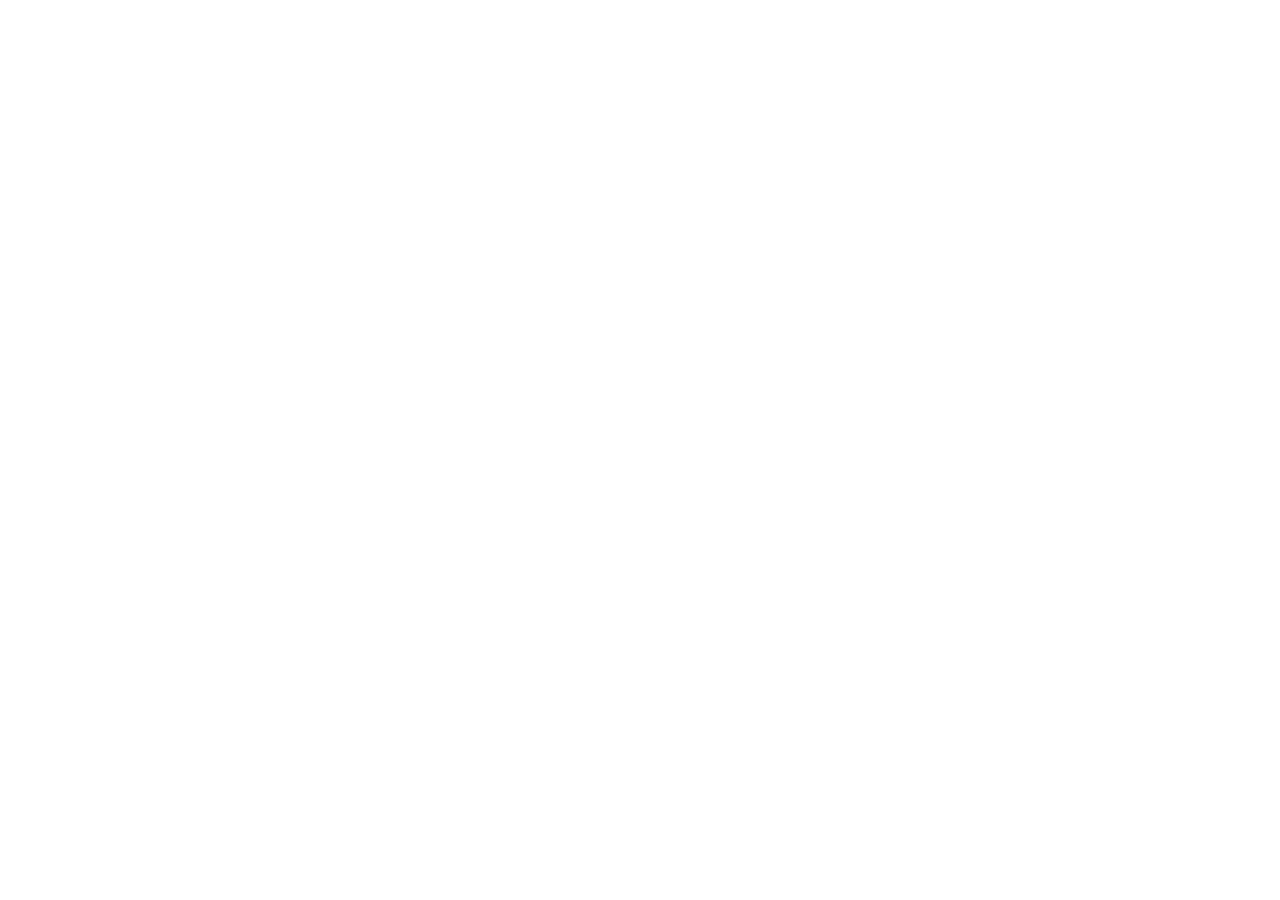
==== index.HTML @ d306942f "Init : création du dépôt, arborescence des fichiers et structure HTML de base" ====
<!DOCTYPE html> 
<html lang="fr"> 
<head> 
    <meta charset="UTF-8"> 
    <meta name="viewport" content="width=device-width, initial-scale=1.0"> 
    <title>AfriTalent — Accueil</title> 
    
    <!-- Bootstrap 5 via CDN : feuille de style --> 
     <link 
href="https://cdn.jsdelivr.net/npm/bootstrap@5.3.0/dist/css/bootstrap.min.css" 
rel="stylesheet"> 

   <!-- Votre feuille de style personnelle --> 

    <link rel="stylesheet" href="css/style.css"> 
</head>
 <body> 
    <!-- Le contenu de la page sera ajoute ici --> 
     
    
    <!-- Bootstrap 5 via CDN : script JavaScript --> 
     
    <script src="https://cdn.jsdelivr.net/npm/bootstrap@5.3.0/dist/js/bootstrap.bundle.min.js" >

    </script> 

     <!-- Votre script JavaScript --> 
     <script src="js/main.js">
        </script> 
</body> 
</html>
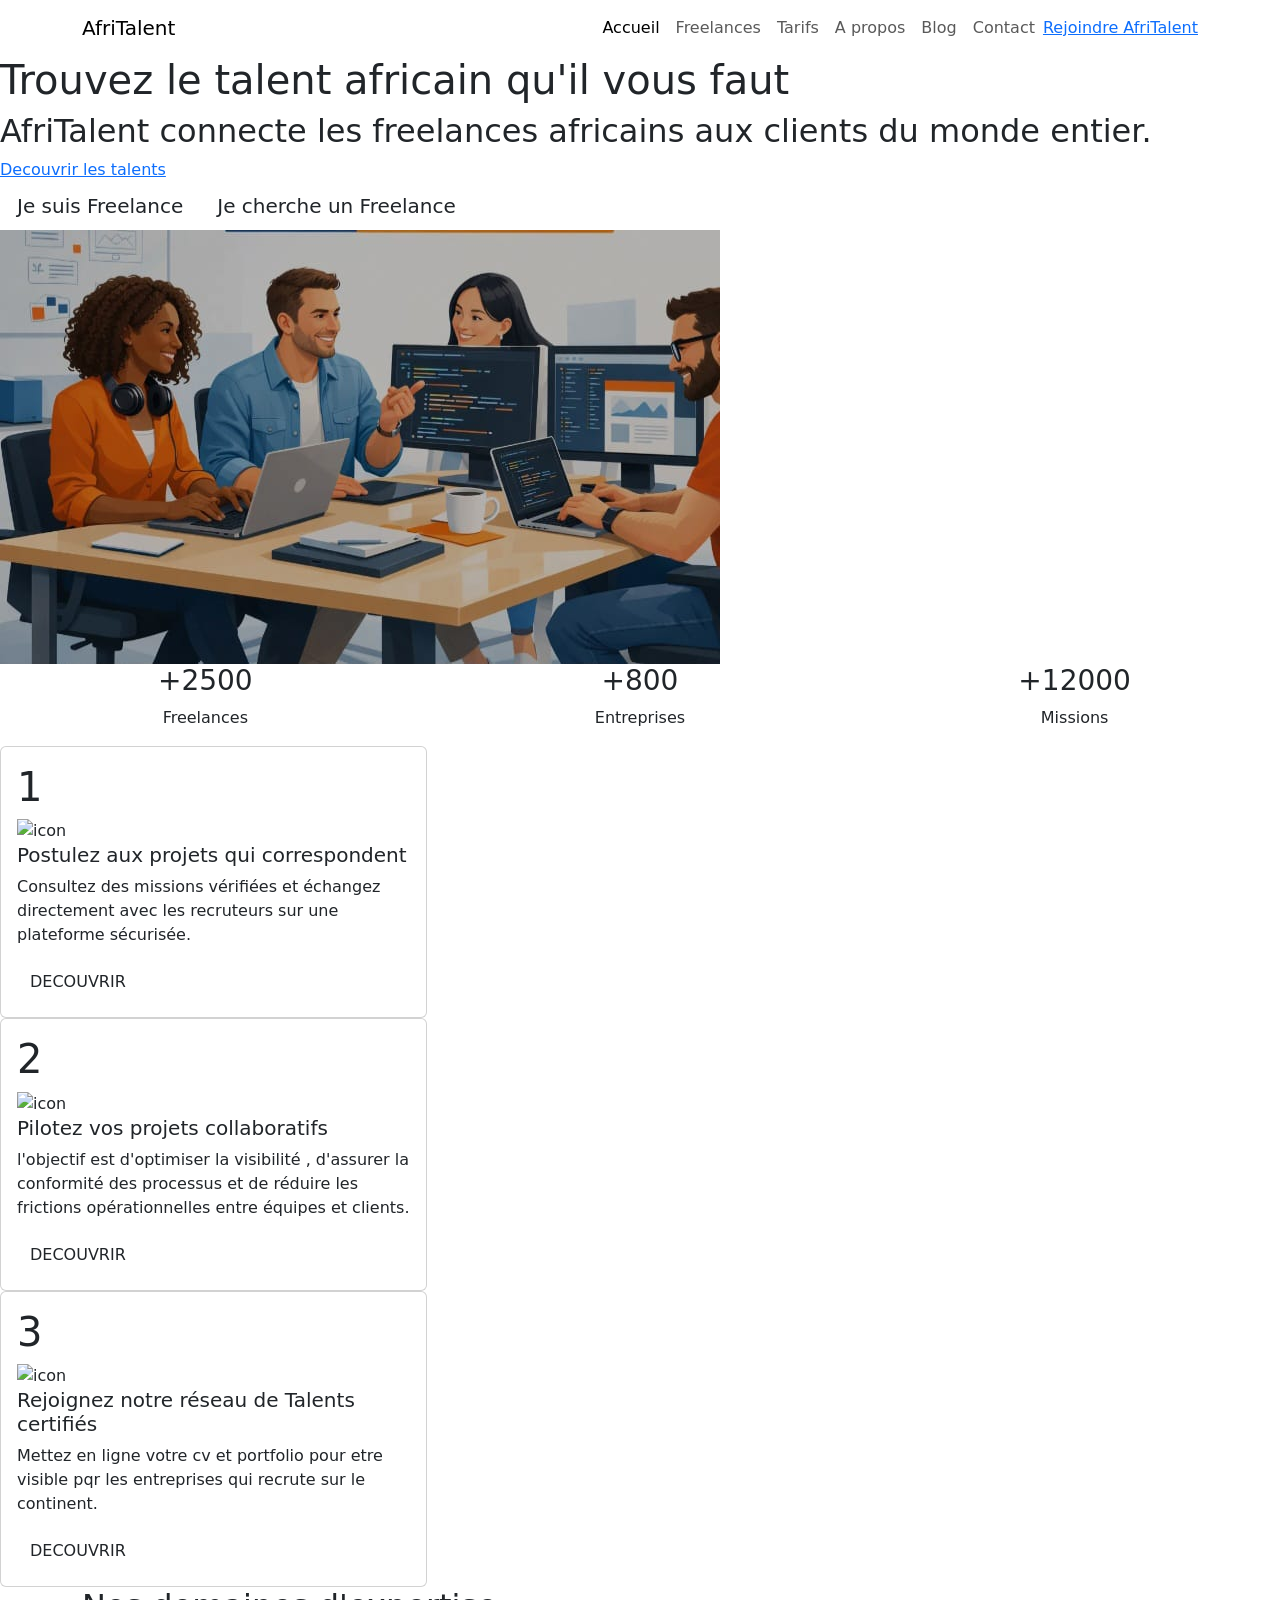
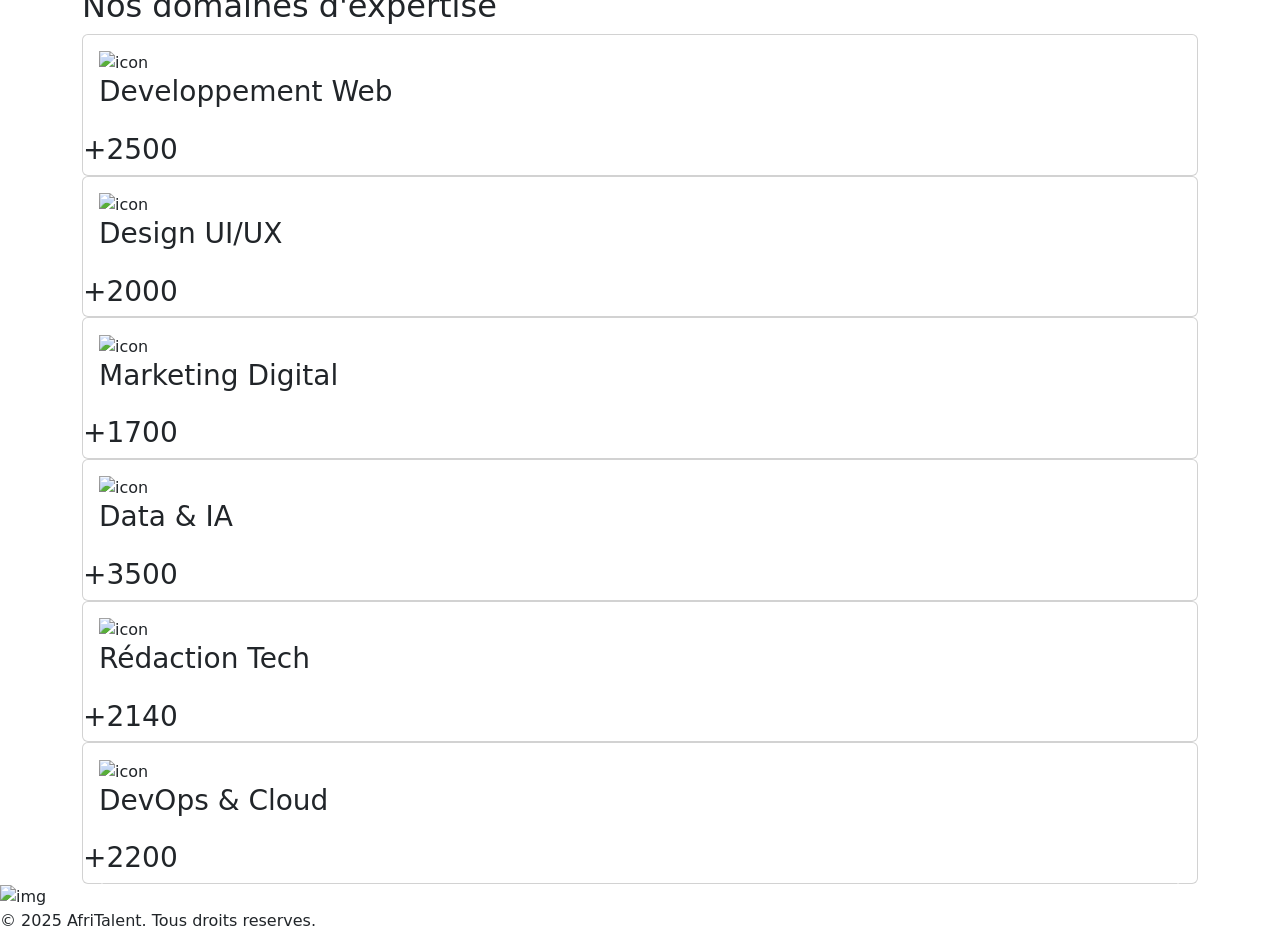
==== commit 42be2f63: "html:structure complete des 5 pages avec sections et contenu texte" ====
--- a/index.HTML
+++ b/index.HTML
@@ -12,10 +12,257 @@
 
    <!-- Votre feuille de style personnelle --> 
 
-    <link rel="stylesheet" href="css/style.css"> 
+    <link rel="stylesheet" href="css/style.css">
 </head>
- <body> 
-    <!-- Le contenu de la page sera ajoute ici --> 
+ <body>
+          <!-- Navigation Bootstrap commune a toutes les pages --> 
+    <nav class="navbar navbar-expand-lg"> 
+     <div class="container"> 
+        <a class="navbar-brand" href="index.html">AfriTalent</a> 
+           <button class="navbar-toggler" type="button" 
+              data-bs-toggle="collapse" 
+              data-bs-target="#navMenu" 
+              aria-controls="navMenu" 
+              aria-expanded="false" 
+              aria-label="Toggle navigation"> 
+
+            </button> 
+        <div class="collapse navbar-collapse" id="navMenu"> 
+            <ul class="navbar-nav ms-auto"> 
+            <li class="nav-item"><a class="nav-link active" 
+href="index.html">Accueil</a></li> 
+            <li class="nav-item"><a class="nav-link" 
+href="freelances.html">Freelances</a></li> 
+            <li class="nav-item"><a class="nav-link" 
+href="tarifs.html">Tarifs</a></li> 
+            <li class="nav-item"><a class="nav-link" href="about.html">A 
+propos</a></li>
+           <li class="nav-item"><a class="nav-link" 
+href="Blog.html">Blog</a></li>  
+            <li class="nav-item"><a class="nav-link" 
+href="contact.html">Contact</a></li> 
+            </ul> 
+        </div>
+        <div>
+      <a href="freelances.html">Rejoindre AfriTalent</a>
+   </div>  
+      </div> 
+    </nav> 
+
+    <!-- Contenu principal --> 
+<main> 
+
+
+<!-- Section Hero : accroche principale --> 
+<!-- Statistiques / Compteurs -->
+<section id="hero"> 
+<div> 
+   <h1>Trouvez le talent africain qu'il vous faut</h1> 
+       <h2>AfriTalent connecte les freelances africains aux clients du 
+monde entier.</h2>
+       <a href="freelances.html">Decouvrir les 
+talents</a> 
+ <div class="d-flex">
+          <a href="#" class="btn btn-lg">Je suis Freelance</a>
+          <a href="#" class="btn btn-lg">Je cherche un Freelance</a>
+  </div>
+  <img src="js/images/devellopeur.jpeg" alt="photo">
+</div> 
+</section> 
+        <div class="row g-4  text-center">
+          <div class="col-4">
+            <h3 class="counter" data-target="2500">+2500</h3>
+            <p>Freelances</p>
+          </div>
+          <div class="col-4">
+            <h3 class="counter" data-target="800">+800</h3>
+            <p>Entreprises</p>
+          </div>
+          <div class="col-4">
+            <h3 class="counter" data-target="12000">+12000</h3>
+            <p>Missions</p>
+          </div>
+        </div>
+      </div>
+</section>
+
+<!-- Section comment ça marche-->
+ <!-- Carte 1 -->  
+<div class="col-md-4">
+  <div class="card">
+    <div class="card-body">
+      <h1>1</h1>
+      <img src="https://img.icons8.com/?size=100&id=108783&format=png&color=000000" alt="icon">
+      <h5 class="card-title">Postulez aux projets qui correspondent</h5>
+       <p class="card-text">
+        Consultez des missions vérifiées et échangez directement avec les recruteurs sur
+        une plateforme sécurisée.
+       </p>
+       <a href="#" class="btn">DECOUVRIR</a>
+    </div>
+  </div>
+</div>
+<!-- Carte 2 --> 
+<div class="col-md-4">
+  <div class="card">
+    <div class="card-body">
+      <h1>2</h1>
+      <img src="https://img.icons8.com/?size=100&id=M7COJD1KT27d&format=png&color=000000" alt="icon">
+      <h5 class="card-title">Pilotez vos projets collaboratifs</h5>
+       <p class="card-text">
+        l'objectif est d'optimiser la visibilité , d'assurer la conformité des processus et de réduire les frictions
+        opérationnelles entre équipes et clients.
+       </p>
+       <a href="#" class="btn">DECOUVRIR</a>
+    </div>
+  </div>
+</div>
+<!-- Carte 3 --> 
+<div class="col-md-4">
+  <div class="card">
+    <div class="card-body">
+      <h1>3</h1>
+      <img src="https://img.icons8.com/?size=100&id=A4xo2aHWaFPI&format=png&color=000000" alt="icon">
+      <h5 class="card-title">Rejoignez notre réseau de Talents certifiés</h5>
+       <p class="card-text">
+        Mettez en ligne votre cv et portfolio pour etre visible pqr les entreprises qui recrute sur le continent.
+       </p>
+       <a href="#" class="btn">DECOUVRIR</a>
+    </div>
+  </div>
+</div>
+
+<!-- Section Services --> 
+<section id="services"> 
+  
+<div class="container"> 
+    <h2>Nos domaines d'expertise</h2> 
+    <div >
+        <div class="card">
+           <div class="card-body">
+            <img src="https://img.icons8.com/?size=100&id=UF--CfaVggaW&format=png&color=000000" alt="icon">
+             <h3 class="card-title">Developpement Web</h3>
+           </div>
+              <div>
+                 <h3 class="counter" data-target="2500">+2500</h3>
+              </div>
+        </div>
+    <div >
+    <div class="card">
+        <div class="card-body">
+          <img src="https://img.icons8.com/?size=100&id=ZKTuZmOxO1n5&format=png&color=000000" alt="icon">
+           <h3 class="card-title">Design UI/UX</h3>
+        </div>
+            <div>
+              <h3 class="counter" data-target="2500">+2000</h3>
+            </div>
+    </div>
+    <div >
+        <div class="card">
+           <div class="card-body">
+            <img src="https://img.icons8.com/?size=100&id=GMEJcOd1mxsb&format=png&color=000000" alt="icon">
+             <h3 class="card-title">Marketing Digital</h3>
+           </div>
+              <div>
+                 <h3 class="counter" data-target="2500">+1700</h3>
+              </div>
+        </div>
+    <div >
+    <div class="card">
+        <div class="card-body">
+          <img src="https://img.icons8.com/?size=100&id=ETVUfl0Ylh1p&format=png&color=000000" alt="icon">
+           <h3 class="card-title">Data & IA</h3>
+        </div>
+            <div>
+              <h3 class="counter" data-target="2500">+3500</h3>
+            </div>
+    </div>
+    <div >
+        <div class="card">
+           <div class="card-body">
+            <img src="https://img.icons8.com/?size=100&id=r9qA6fLGZtdf&format=png&color=000000" alt="icon">
+             <h3 class="card-title">Rédaction Tech </h3>
+           </div>
+              <div>
+                 <h3 class="counter" data-target="2500">+2140</h3>
+              </div>
+        </div>
+    <div >
+    <div class="card">
+        <div class="card-body">
+          <img src="https://img.icons8.com/?size=100&id=A4Ex3d4V9VuC&format=png&color=000000" alt="icon">
+           <h3 class="card-title">DevOps & Cloud</h3>
+        </div>
+            <div>
+              <h3 class="counter" data-target="2500">+2200</h3>
+            </div>
+    </div>
+</div>
+</section>
+
+
+
+
+</section> 
+<!-- Section Temoignages --> 
+ <div id="carouselExampleCaptions" class="carousel slide">
+  <div class="carousel-indicators">
+    <button type="button" data-bs-target="#carouselExampleCaptions" data-bs-slide-to="0" class="active" aria-current="true" aria-label="Slide 1"></button>
+    <button type="button" data-bs-target="#carouselExampleCaptions" data-bs-slide-to="1" aria-label="Slide 2"></button>
+    <button type="button" data-bs-target="#carouselExampleCaptions" data-bs-slide-to="2" aria-label="Slide 3"></button>
+  </div>
+  <div class="carousel-inner">
+    <div class="carousel-item active">
+      <img src="https://jolixi.com/files/preview/960x967/11614679528gpxcw5pyrhptlqarkiqc1qfloulgbq0bx5gnunir8nbdcm93yqz93zonabzn1t6rxunjpfiyyc46r8v6xo45vqxfjc4uv1mkmltd.jpg"  alt="img">
+      <div class="carousel-caption d-none d-md-block">
+        <h5>moussa Ndiaye</h5>
+        <p><p>"Afritalent m’a permis de passer de petits clients locaux à des missions internationales. 
+          Le système de notation par projets rassure les clients. Mon CA a doublé en 6 mois depuis que je suis sur la plateforme."</p></p>
+      </div>
+    </div>
+    <div class="carousel-item">
+      <img src="js/images/khadijambaye.jpeg" class="d-block w-100" height="700" width="100" alt="photo">
+      <div class="carousel-caption d-none d-md-block">
+        <h5>khadija mbaye</h5>
+        <p>AfriTalent m'a permis de trouver un developpeur competent 
+en moins de 48h.</p>
+      </div>
+    </div>
+    <div class="carousel-item">
+      <img src="https://blog.prestataires.pro/wp-content/uploads/2022/12/Developpeur-logiciel-01.jpg.webp"  alt="img">
+      <div class="carousel-caption d-none d-md-block">
+        <h5>mamadou gueuye</h5>
+        <p>"Je sortais de formation sans expérience ni réseau. 
+          Afritalent m’a donné une visibilité que j’aurais jamais eue sur LinkedIn.
+           Un mentor de la communauté m’a coaché pour mon profil.
+           Aujourd’hui je suis en alternance."</p>
+      </div>
+    </div>
+  </div>
+  <button class="carousel-control-prev" type="button" data-bs-target="#carouselExampleCaptions" data-bs-slide="prev">
+    <span class="carousel-control-prev-icon" aria-hidden="true"></span>
+    <span class="visually-hidden">Previous</span>
+  </button>
+  <button class="carousel-control-next" type="button" data-bs-target="#carouselExampleCaptions" data-bs-slide="next">
+    <span class="carousel-control-next-icon" aria-hidden="true"></span>
+    <span class="visually-hidden">Next</span>
+  </button>
+</div>
+</main> 
+
+<!-- Pied de page --> 
+<footer> 
+<div> 
+<p>&copy; 2025 AfriTalent. Tous droits reserves.</p> 
+</div> 
+</footer>
+  <script 
+src="https://cdn.jsdelivr.net/npm/bootstrap@5.3.0/dist/js/bootstrap.bundle.min.js"
+></script> 
+   <script src="js/main.js"></script>
+
+
+    
      
     
     <!-- Bootstrap 5 via CDN : script JavaScript --> 
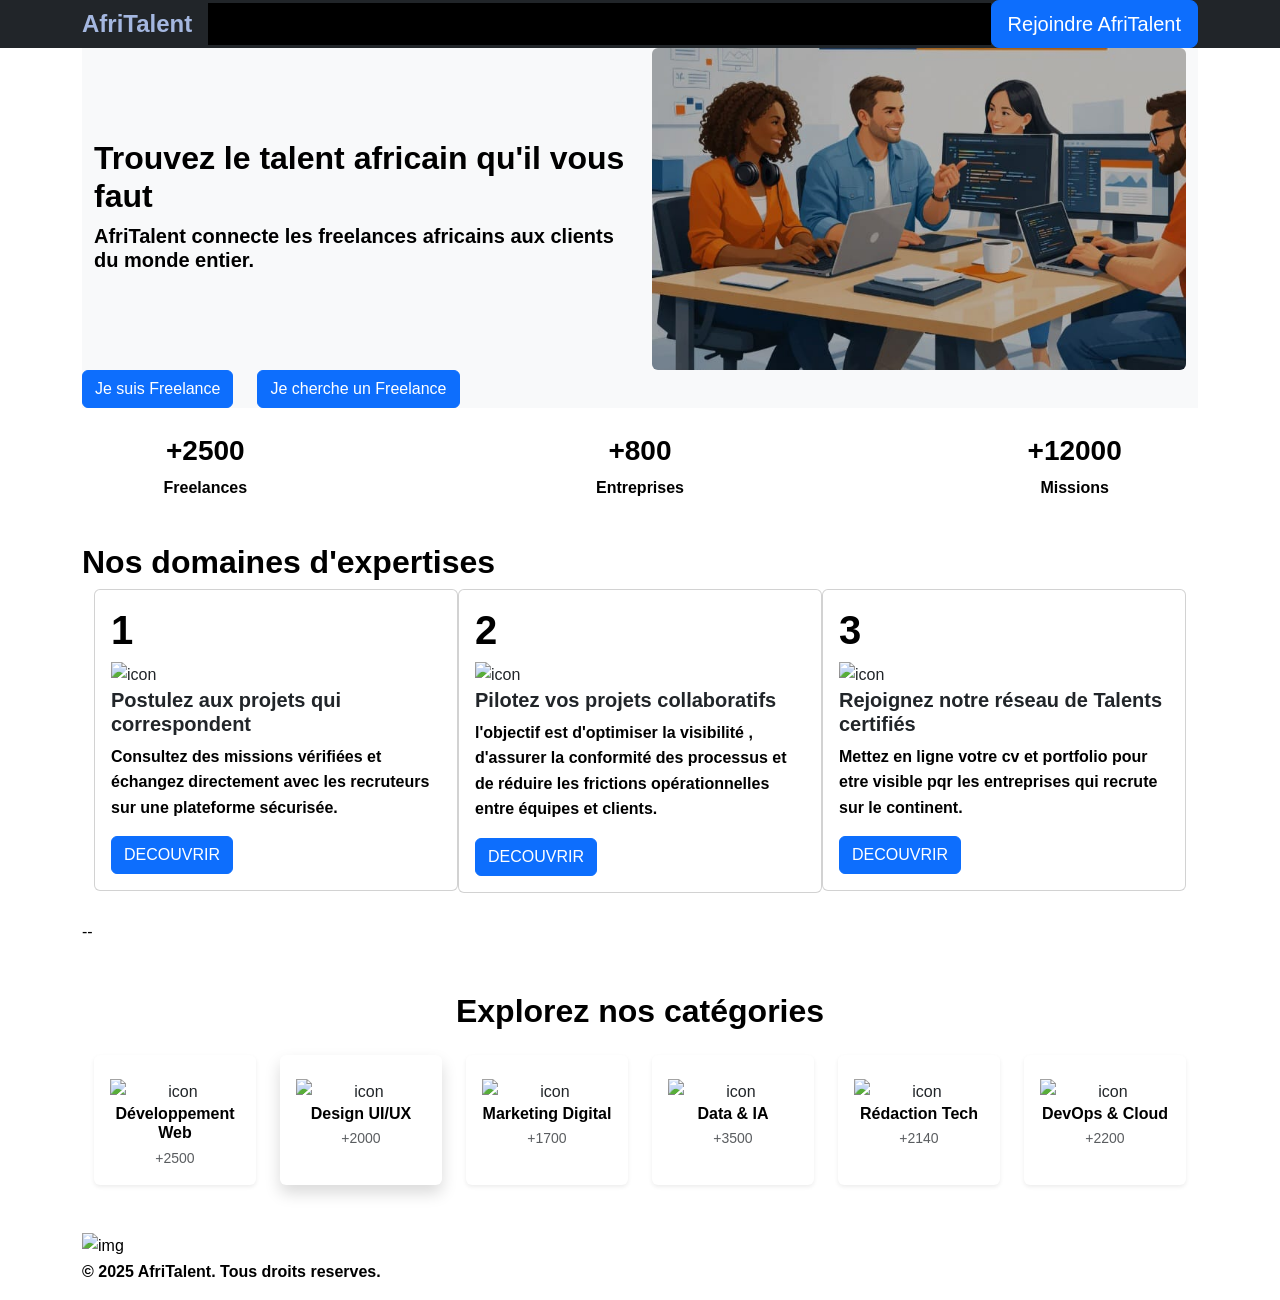
==== commit 4e856cb3: "CSS :variables , typographie ,layout général et style de base" ====
--- a/index.HTML
+++ b/index.HTML
@@ -1,278 +1,316 @@
-<!DOCTYPE html> 
-<html lang="fr"> 
-<head> 
-    <meta charset="UTF-8"> 
-    <meta name="viewport" content="width=device-width, initial-scale=1.0"> 
-    <title>AfriTalent — Accueil</title> 
-    
-    <!-- Bootstrap 5 via CDN : feuille de style --> 
-     <link 
-href="https://cdn.jsdelivr.net/npm/bootstrap@5.3.0/dist/css/bootstrap.min.css" 
-rel="stylesheet"> 
-
-   <!-- Votre feuille de style personnelle --> 
-
-    <link rel="stylesheet" href="css/style.css">
+<!DOCTYPE html>
+<html lang="fr">
+
+<head>
+  <meta charset="UTF-8">
+  <meta name="viewport" content="width=device-width, initial-scale=1.0">
+  <title>AfriTalent — Accueil</title>
+
+  <!-- Bootstrap 5 via CDN : feuille de style -->
+  <link href="https://cdn.jsdelivr.net/npm/bootstrap@5.3.0/dist/css/bootstrap.min.css" rel="stylesheet">
+  <link rel="stylesheet" href="https://fonts.google.com/">
+ 
+
+  <link rel="stylesheet" href="css/style.css">
 </head>
- <body>
-          <!-- Navigation Bootstrap commune a toutes les pages --> 
-    <nav class="navbar navbar-expand-lg"> 
-     <div class="container"> 
-        <a class="navbar-brand" href="index.html">AfriTalent</a> 
-           <button class="navbar-toggler" type="button" 
-              data-bs-toggle="collapse" 
-              data-bs-target="#navMenu" 
-              aria-controls="navMenu" 
-              aria-expanded="false" 
-              aria-label="Toggle navigation"> 
-
-            </button> 
-        <div class="collapse navbar-collapse" id="navMenu"> 
-            <ul class="navbar-nav ms-auto"> 
-            <li class="nav-item"><a class="nav-link active" 
-href="index.html">Accueil</a></li> 
-            <li class="nav-item"><a class="nav-link" 
-href="freelances.html">Freelances</a></li> 
-            <li class="nav-item"><a class="nav-link" 
-href="tarifs.html">Tarifs</a></li> 
-            <li class="nav-item"><a class="nav-link" href="about.html">A 
-propos</a></li>
-           <li class="nav-item"><a class="nav-link" 
-href="Blog.html">Blog</a></li>  
-            <li class="nav-item"><a class="nav-link" 
-href="contact.html">Contact</a></li> 
-            </ul> 
-        </div>
-        <div>
-      <a href="freelances.html">Rejoindre AfriTalent</a>
-   </div>  
-      </div> 
-    </nav> 
-
-    <!-- Contenu principal --> 
-<main> 
-
-
-<!-- Section Hero : accroche principale --> 
-<!-- Statistiques / Compteurs -->
-<section id="hero"> 
-<div> 
-   <h1>Trouvez le talent africain qu'il vous faut</h1> 
-       <h2>AfriTalent connecte les freelances africains aux clients du 
-monde entier.</h2>
-       <a href="freelances.html">Decouvrir les 
-talents</a> 
- <div class="d-flex">
-          <a href="#" class="btn btn-lg">Je suis Freelance</a>
-          <a href="#" class="btn btn-lg">Je cherche un Freelance</a>
-  </div>
-  <img src="js/images/devellopeur.jpeg" alt="photo">
-</div> 
-</section> 
-        <div class="row g-4  text-center">
-          <div class="col-4">
-            <h3 class="counter" data-target="2500">+2500</h3>
-            <p>Freelances</p>
-          </div>
-          <div class="col-4">
-            <h3 class="counter" data-target="800">+800</h3>
-            <p>Entreprises</p>
-          </div>
-          <div class="col-4">
-            <h3 class="counter" data-target="12000">+12000</h3>
-            <p>Missions</p>
-          </div>
-        </div>
-      </div>
-</section>
-
-<!-- Section comment ça marche-->
- <!-- Carte 1 -->  
-<div class="col-md-4">
-  <div class="card">
-    <div class="card-body">
-      <h1>1</h1>
-      <img src="https://img.icons8.com/?size=100&id=108783&format=png&color=000000" alt="icon">
-      <h5 class="card-title">Postulez aux projets qui correspondent</h5>
-       <p class="card-text">
-        Consultez des missions vérifiées et échangez directement avec les recruteurs sur
-        une plateforme sécurisée.
-       </p>
-       <a href="#" class="btn">DECOUVRIR</a>
+
+<body>
+  <!-- Navigation Bootstrap commune a toutes les pages -->
+  <nav class="navbar navbar-expand-lg navbar-dark bg-dark">
+    <div class="container">
+      <a class="navbar-brand" href="index.html">AfriTalent</a>
+      <button class="navbar-toggler" type="button" data-bs-toggle="collapse" data-bs-target="#navMenu"
+        aria-controls="navMenu" aria-expanded="false" aria-label="Toggle navigation">
+
+      </button>
+      <div class="collapse navbar-collapse navbar" id="navMenu ">
+        <ul class="navbar-nav ms-auto">
+          <li class="nav-item"><a class="nav-link active" href="index.html">Accueil</a></li>
+          <li class="nav-item"><a class="nav-link" href="freelances.html">Freelances</a></li>
+          <li class="nav-item"><a class="nav-link" href="tarifs.html">Tarifs</a></li>
+          <li class="nav-item"><a class="nav-link" href="about.html">A
+              propos</a></li>
+          <li class="nav-item"><a class="nav-link" href="Blog.html">Blog</a></li>
+          <li class="nav-item"><a class="nav-link" href="contact.html">Contact</a></li>
+        </ul>
+      </div>
+      <div>
+        <a href="freelances.html" class="btn btn-lg btn-primary">Rejoindre AfriTalent</a>
+      </div>
     </div>
-  </div>
-</div>
-<!-- Carte 2 --> 
-<div class="col-md-4">
-  <div class="card">
-    <div class="card-body">
-      <h1>2</h1>
-      <img src="https://img.icons8.com/?size=100&id=M7COJD1KT27d&format=png&color=000000" alt="icon">
-      <h5 class="card-title">Pilotez vos projets collaboratifs</h5>
-       <p class="card-text">
-        l'objectif est d'optimiser la visibilité , d'assurer la conformité des processus et de réduire les frictions
-        opérationnelles entre équipes et clients.
-       </p>
-       <a href="#" class="btn">DECOUVRIR</a>
+  </nav>
+
+  <!-- Contenu principal -->
+  <div class="container">
+
+    <!-- Section Hero : accroche principale -->
+    <!-- Statistiques / Compteurs -->
+    <section id="hero ">
+      <section class="bg-light">
+        <div class="container">
+          <div class="row align-items-center">
+            <div class="col-md-6">
+              <h2 id="h2">Trouvez le talent africain qu'il vous faut</h2>
+              <h5 id="h5">AfriTalent connecte les freelances africains aux clients du
+                monde entier.</h5>
+              <!--a href="freelances.html " class=" btn btn-lg btn-primary">Decouvrir les 
+talents</a-->
+            </div>
+            <div class="col-md-6">
+              <img src="js/images/devellopeur.jpeg" class="img-fluid rounded" alt="Notre équipe">
+            </div>
+          </div>
+        </div>
+         <div class="d-flex gap-3">
+        <a href="#" class="btn btn-primary me-2">Je suis Freelance</a>
+
+        <a href="#" class="btn btn-primary">Je cherche un Freelance</a>
+
+
+      </div>
+      </section>
+      </div>
+
+     
+      <br>
+
+      </div>
+    </section>
+    <div class="row g-4  text-center">
+      <div class="col-4">
+        <h3 class="counter" data-target="2500">+2500</h3>
+        <p>Freelances</p>
+      </div>
+      <div class="col-4">
+        <h3 class="counter" data-target="800">+800</h3>
+        <p>Entreprises</p>
+      </div>
+      <div class="col-4">
+        <h3 class="counter" data-target="12000">+12000</h3>
+        <p>Missions</p>
+      </div>
     </div>
-  </div>
-</div>
-<!-- Carte 3 --> 
-<div class="col-md-4">
-  <div class="card">
-    <div class="card-body">
-      <h1>3</h1>
-      <img src="https://img.icons8.com/?size=100&id=A4xo2aHWaFPI&format=png&color=000000" alt="icon">
-      <h5 class="card-title">Rejoignez notre réseau de Talents certifiés</h5>
-       <p class="card-text">
-        Mettez en ligne votre cv et portfolio pour etre visible pqr les entreprises qui recrute sur le continent.
-       </p>
-       <a href="#" class="btn">DECOUVRIR</a>
     </div>
-  </div>
-</div>
-
-<!-- Section Services --> 
-<section id="services"> 
-  
-<div class="container"> 
-    <h2>Nos domaines d'expertise</h2> 
-    <div >
-        <div class="card">
-           <div class="card-body">
-            <img src="https://img.icons8.com/?size=100&id=UF--CfaVggaW&format=png&color=000000" alt="icon">
-             <h3 class="card-title">Developpement Web</h3>
-           </div>
-              <div>
-                 <h3 class="counter" data-target="2500">+2500</h3>
-              </div>
-        </div>
-    <div >
-    <div class="card">
-        <div class="card-body">
-          <img src="https://img.icons8.com/?size=100&id=ZKTuZmOxO1n5&format=png&color=000000" alt="icon">
-           <h3 class="card-title">Design UI/UX</h3>
-        </div>
-            <div>
-              <h3 class="counter" data-target="2500">+2000</h3>
-            </div>
+    </section>
+    <br>
+    <!-- Section comment ça marche-->
+    <div class="container">
+      <h2>Nos domaines d'expertises</h2>
+      <!-- Carte 1 -->
+      <div class="container d-flex  center">
+        <div class="col-md-4 ">
+          <div class="card">
+            <div class="card-body">
+              <h1>1</h1>
+              <img src="https://img.icons8.com/?size=100&id=108783&format=png&color=000000" alt="icon">
+              <h5 class="card-title">Postulez aux projets qui correspondent</h5>
+              <p class="card-text">
+                Consultez des missions vérifiées et échangez directement avec les recruteurs sur
+                une plateforme sécurisée.
+              </p>
+              <a href="#" class="btn btn-primary">DECOUVRIR</a>
+            </div>
+          </div>
+        </div>
+        <!-- Carte 2 -->
+        <div class="col-md-4">
+          <div class="card">
+            <div class="card-body">
+              <h1>2</h1>
+              <img src="https://img.icons8.com/?size=100&id=M7COJD1KT27d&format=png&color=000000" alt="icon">
+              <h5 class="card-title">Pilotez vos projets collaboratifs</h5>
+              <p class="card-text">
+                l'objectif est d'optimiser la visibilité , d'assurer la conformité des processus et de réduire les
+                frictions
+                opérationnelles entre équipes et clients.
+              </p>
+              <a href="#" class="btn btn-primary">DECOUVRIR</a>
+            </div>
+          </div>
+        </div>
+        <!-- Carte 3 -->
+        <div class="col-md-4">
+          <div class="card">
+            <div class="card-body">
+              <h1>3</h1>
+              <img src="https://img.icons8.com/?size=100&id=A4xo2aHWaFPI&format=png&color=000000" alt="icon">
+              <h5 class="card-title">Rejoignez notre réseau de Talents certifiés</h5>
+              <p class="card-text">
+                Mettez en ligne votre cv et portfolio pour etre visible pqr les entreprises qui recrute sur le
+                continent.
+              </p>
+              <a href="#" class="btn btn btn-primary">DECOUVRIR</a>
+            </div>
+          </div>
+        </div>
+      </div>
+      <br>
+      <!-- Section Services -->
+      <section id="services">
+
+        --
+
+        <section class="container py-5">
+          <h2 class="text-center mb-4">Explorez nos catégories</h2>
+
+          <div class="row g-4 justify-content-center">
+
+            <!-- Catégorie 1 -->
+            <div class="col-6 col-md-4 col-lg-2">
+              <div class="card border-0 shadow-sm text-center p-3 h-100">
+                <div class="mb-2">
+                  <i class="bi bi-code-slash fs-1 text-primary"></i>
+                </div>
+                <img src="https://img.icons8.com/?size=100&id=UF--CfaVggaW&format=png&color=000000" alt="icon">
+                <h6 class="fw-bold mb-1">Développement Web</h6>
+                <small class="text-muted">+2500</small>
+              </div>
+            </div>
+
+            <!-- Catégorie 2 - Active -->
+            <div class="col-6 col-md-4 col-lg-2">
+              <div class="card border-0 shadow text-center p-3 h-100" style="border-top: 3px solid #2563eb;">
+                <div class="mb-2">
+                  <i class="bi bi-palette fs-1" style="color:#f59e0b;"></i>
+                </div>
+                <img src="https://img.icons8.com/?size=100&id=ZKTuZmOxO1n5&format=png&color=000000" alt="icon">
+                <h6 class="fw-bold mb-1">Design UI/UX</h6>
+                <small class="text-muted">+2000</small>
+              </div>
+            </div>
+
+            <!-- Catégorie 3 -->
+            <div class="col-6 col-md-4 col-lg-2">
+              <div class="card border-0 shadow-sm text-center p-3 h-100">
+                <div class="mb-2">
+                  <i class="bi bi-megaphone fs-1 text-success"></i>
+                </div>
+                <img src="https://img.icons8.com/?size=100&id=GMEJcOd1mxsb&format=png&color=000000" alt="icon">
+                <h6 class="fw-bold mb-1">Marketing Digital</h6>
+                <small class="text-muted">+1700</small>
+              </div>
+            </div>
+
+            <!-- Catégorie 4 -->
+            <div class="col-6 col-md-4 col-lg-2">
+              <div class="card border-0 shadow-sm text-center p-3 h-100">
+                <div class="mb-2">
+                  <i class="bi bi-bar-chart fs-1 text-danger"></i>
+                </div>
+                <img src="https://img.icons8.com/?size=100&id=ETVUfl0Ylh1p&format=png&color=000000" alt="icon">
+                <h6 class="fw-bold mb-1">Data & IA</h6>
+                <small class="text-muted">+3500</small>
+              </div>
+            </div>
+
+            <!-- Catégorie 5 -->
+            <div class="col-6 col-md-4 col-lg-2">
+              <div class="card border-0 shadow-sm text-center p-3 h-100">
+                <div class="mb-2">
+                  <i class="bi bi-pencil-square fs-1 text-secondary"></i>
+                </div>
+                <img src="https://img.icons8.com/?size=100&id=r9qA6fLGZtdf&format=png&color=000000" alt="icon">
+                <h6 class="fw-bold mb-1">Rédaction Tech</h6>
+                <small class="text-muted">+2140</small>
+              </div>
+            </div>
+
+            <!-- Catégorie 6  -->
+            <div class="col-6 col-md-4 col-lg-2">
+              <div class="card border-0 shadow-sm text-center p-3 h-100">
+                <div class="mb-2">
+                  <i class="bi bi-camera-video fs-1" style="color:#8b5cf6;"></i>
+                </div>
+                <img src="https://img.icons8.com/?size=100&id=A4Ex3d4V9VuC&format=png&color=000000" alt="icon">
+                <h6 class="fw-bold mb-1">DevOps & Cloud</h6>
+                <small class="text-muted">+2200</small>
+              </div>
+            </div>
+
+          </div>
+        </section>
+
+
+      </section>
+      <!-- Section Temoignages -->
+      <div id="carouselExampleCaptions" class="carousel slide">
+        <div class="carousel-indicators">
+          <button type="button" data-bs-target="#carouselExampleCaptions" data-bs-slide-to="0" class="active"
+            aria-current="true" aria-label="Slide 1"></button>
+          <button type="button" data-bs-target="#carouselExampleCaptions" data-bs-slide-to="1"
+            aria-label="Slide 2"></button>
+          <button type="button" data-bs-target="#carouselExampleCaptions" data-bs-slide-to="2"
+            aria-label="Slide 3"></button>
+        </div>
+        <div class="carousel-inner">
+          <div class="carousel-item active">
+            <img
+              src="https://jolixi.com/files/preview/960x967/11614679528gpxcw5pyrhptlqarkiqc1qfloulgbq0bx5gnunir8nbdcm93yqz93zonabzn1t6rxunjpfiyyc46r8v6xo45vqxfjc4uv1mkmltd.jpg"
+              alt="img">
+            <div class="carousel-caption d-none d-md-block">
+              <h3>moussa Ndiaye</h3>
+              <p>
+              <p>"Afritalent m’a permis de passer de petits clients locaux à des missions internationales.
+                Le système de notation par projets rassure les clients. Mon CA a doublé en 6 mois depuis que je suis sur
+                la plateforme."</p>
+              </p>
+            </div>
+          </div>
+          <div class="carousel-item">
+            <img src="js/images/khadijambaye.jpeg" class="d-block w-100" height="700" width="100" alt="photo">
+            <div class="carousel-caption d-none d-md-block">
+              <h3>khadija mbaye</h3>
+              <p>AfriTalent m'a permis de trouver un developpeur competent
+                en moins de 48h.</p>
+            </div>
+          </div>
+          <div class="carousel-item">
+            <img src="https://blog.prestataires.pro/wp-content/uploads/2022/12/Developpeur-logiciel-01.jpg.webp"
+              alt="img">
+            <div class="carousel-caption d-none d-md-block">
+              <h3>mamadou gueuye</h3>
+              <p>"Je sortais de formation sans expérience ni réseau.
+                Afritalent m’a donné une visibilité que j’aurais jamais eue sur LinkedIn.
+                Un mentor de la communauté m’a coaché pour mon profil.
+                Aujourd’hui je suis en alternance."</p>
+            </div>
+          </div>
+        </div>
+        <button class="carousel-control-prev" type="button" data-bs-target="#carouselExampleCaptions"
+          data-bs-slide="prev">
+          <span class="carousel-control-prev-icon" aria-hidden="true"></span>
+          <span class="visually-hidden">Previous</span>
+        </button>
+        <button class="carousel-control-next" type="button" data-bs-target="#carouselExampleCaptions"
+          data-bs-slide="next">
+          <span class="carousel-control-next-icon" aria-hidden="true"></span>
+          <span class="visually-hidden">Next</span>
+        </button>
+      </div>
+  </main>
+
+  <!-- Pied de page -->
+  <footer>
+    <div>
+      <p>&copy; 2025 AfriTalent. Tous droits reserves.</p>
     </div>
-    <div >
-        <div class="card">
-           <div class="card-body">
-            <img src="https://img.icons8.com/?size=100&id=GMEJcOd1mxsb&format=png&color=000000" alt="icon">
-             <h3 class="card-title">Marketing Digital</h3>
-           </div>
-              <div>
-                 <h3 class="counter" data-target="2500">+1700</h3>
-              </div>
-        </div>
-    <div >
-    <div class="card">
-        <div class="card-body">
-          <img src="https://img.icons8.com/?size=100&id=ETVUfl0Ylh1p&format=png&color=000000" alt="icon">
-           <h3 class="card-title">Data & IA</h3>
-        </div>
-            <div>
-              <h3 class="counter" data-target="2500">+3500</h3>
-            </div>
-    </div>
-    <div >
-        <div class="card">
-           <div class="card-body">
-            <img src="https://img.icons8.com/?size=100&id=r9qA6fLGZtdf&format=png&color=000000" alt="icon">
-             <h3 class="card-title">Rédaction Tech </h3>
-           </div>
-              <div>
-                 <h3 class="counter" data-target="2500">+2140</h3>
-              </div>
-        </div>
-    <div >
-    <div class="card">
-        <div class="card-body">
-          <img src="https://img.icons8.com/?size=100&id=A4Ex3d4V9VuC&format=png&color=000000" alt="icon">
-           <h3 class="card-title">DevOps & Cloud</h3>
-        </div>
-            <div>
-              <h3 class="counter" data-target="2500">+2200</h3>
-            </div>
-    </div>
-</div>
-</section>
-
-
-
-
-</section> 
-<!-- Section Temoignages --> 
- <div id="carouselExampleCaptions" class="carousel slide">
-  <div class="carousel-indicators">
-    <button type="button" data-bs-target="#carouselExampleCaptions" data-bs-slide-to="0" class="active" aria-current="true" aria-label="Slide 1"></button>
-    <button type="button" data-bs-target="#carouselExampleCaptions" data-bs-slide-to="1" aria-label="Slide 2"></button>
-    <button type="button" data-bs-target="#carouselExampleCaptions" data-bs-slide-to="2" aria-label="Slide 3"></button>
-  </div>
-  <div class="carousel-inner">
-    <div class="carousel-item active">
-      <img src="https://jolixi.com/files/preview/960x967/11614679528gpxcw5pyrhptlqarkiqc1qfloulgbq0bx5gnunir8nbdcm93yqz93zonabzn1t6rxunjpfiyyc46r8v6xo45vqxfjc4uv1mkmltd.jpg"  alt="img">
-      <div class="carousel-caption d-none d-md-block">
-        <h5>moussa Ndiaye</h5>
-        <p><p>"Afritalent m’a permis de passer de petits clients locaux à des missions internationales. 
-          Le système de notation par projets rassure les clients. Mon CA a doublé en 6 mois depuis que je suis sur la plateforme."</p></p>
-      </div>
-    </div>
-    <div class="carousel-item">
-      <img src="js/images/khadijambaye.jpeg" class="d-block w-100" height="700" width="100" alt="photo">
-      <div class="carousel-caption d-none d-md-block">
-        <h5>khadija mbaye</h5>
-        <p>AfriTalent m'a permis de trouver un developpeur competent 
-en moins de 48h.</p>
-      </div>
-    </div>
-    <div class="carousel-item">
-      <img src="https://blog.prestataires.pro/wp-content/uploads/2022/12/Developpeur-logiciel-01.jpg.webp"  alt="img">
-      <div class="carousel-caption d-none d-md-block">
-        <h5>mamadou gueuye</h5>
-        <p>"Je sortais de formation sans expérience ni réseau. 
-          Afritalent m’a donné une visibilité que j’aurais jamais eue sur LinkedIn.
-           Un mentor de la communauté m’a coaché pour mon profil.
-           Aujourd’hui je suis en alternance."</p>
-      </div>
-    </div>
-  </div>
-  <button class="carousel-control-prev" type="button" data-bs-target="#carouselExampleCaptions" data-bs-slide="prev">
-    <span class="carousel-control-prev-icon" aria-hidden="true"></span>
-    <span class="visually-hidden">Previous</span>
-  </button>
-  <button class="carousel-control-next" type="button" data-bs-target="#carouselExampleCaptions" data-bs-slide="next">
-    <span class="carousel-control-next-icon" aria-hidden="true"></span>
-    <span class="visually-hidden">Next</span>
-  </button>
-</div>
-</main> 
-
-<!-- Pied de page --> 
-<footer> 
-<div> 
-<p>&copy; 2025 AfriTalent. Tous droits reserves.</p> 
-</div> 
-</footer>
-  <script 
-src="https://cdn.jsdelivr.net/npm/bootstrap@5.3.0/dist/js/bootstrap.bundle.min.js"
-></script> 
-   <script src="js/main.js"></script>
-
-
-    
-     
-    
-    <!-- Bootstrap 5 via CDN : script JavaScript --> 
-     
-    <script src="https://cdn.jsdelivr.net/npm/bootstrap@5.3.0/dist/js/bootstrap.bundle.min.js" >
-
-    </script> 
-
-     <!-- Votre script JavaScript --> 
-     <script src="js/main.js">
-        </script> 
-</body> 
+  </footer>
+  <script src="https://cdn.jsdelivr.net/npm/bootstrap@5.3.0/dist/js/bootstrap.bundle.min.js"></script>
+  <script src="js/main.js"></script>
+
+
+
+
+
+  <!-- Bootstrap 5 via CDN : script JavaScript -->
+
+  <script src="https://cdn.jsdelivr.net/npm/bootstrap@5.3.0/dist/js/bootstrap.bundle.min.js">
+
+  </script>
+
+  <!-- Votre script JavaScript -->
+  <script src="js/main.js">
+  </script>
+</body>
+
 </html>
--- a/css/style.css
+++ b/css/style.css
@@ -0,0 +1,67 @@
+
+/* ========== VARIABLES CSS - COULEURS AFRIQUE TECH ========== */
+:root {
+  --color-primary: #a4b7e0;    /* Bleu AfriTalent */
+  --color-accent: #f59e0b;     /* Orange/Ambre */
+  --color-dark: #000000;       /* Texte principal */
+  
+  --font-heading: 'Poppins', sans-serif;  /* Titres expressifs */
+  --font-body: 'Inter', sans-serif;       /* Texte lisible */
+  
+  
+  --spacing-section: 4rem;
+  
+}
+
+/* ========== RESET + BASE ========== */
+* {
+  margin: 0;
+  padding: 0;
+  box-sizing: border-box;
+}
+
+body {
+  font-family: var(--font-body);
+  color: var(--color-dark);
+  background-color: var(--color-light);
+  line-height: 1.6;
+}
+
+h1, h2, h3, h4, h5, h6 , p{
+  font-family: var(--font-heading);
+  font-weight: 700;
+  color: var(--color-dark);
+}
+
+img {
+  max-width: 100%;
+  display: block;
+  width: auto;
+  height:auto;
+}
+
+/* ========== NAVBAR STYLISÉE ========== */
+.navbar {
+  background-color: rgb(0, 0, 0);
+  box-shadow: var(--shadow);
+  padding: var(--spacing-md) 0;
+  transition: all 0.3s ease; /* Pour le JS du scroll après */
+}
+
+.navbar-brand {
+  font-family: var(--font-heading);
+  font-weight: 800;
+  font-size: 1.5rem;
+  color: var(--color-primary) !important;
+}
+
+.nav-link {
+  font-weight: 500;
+  color: var(--color-dark) !important;
+  margin: 0 var(--spacing-sm);
+  transition: color 0.3s;
+}
+
+.nav-link:hover {
+  color: var(--color-primary) !important;
+}
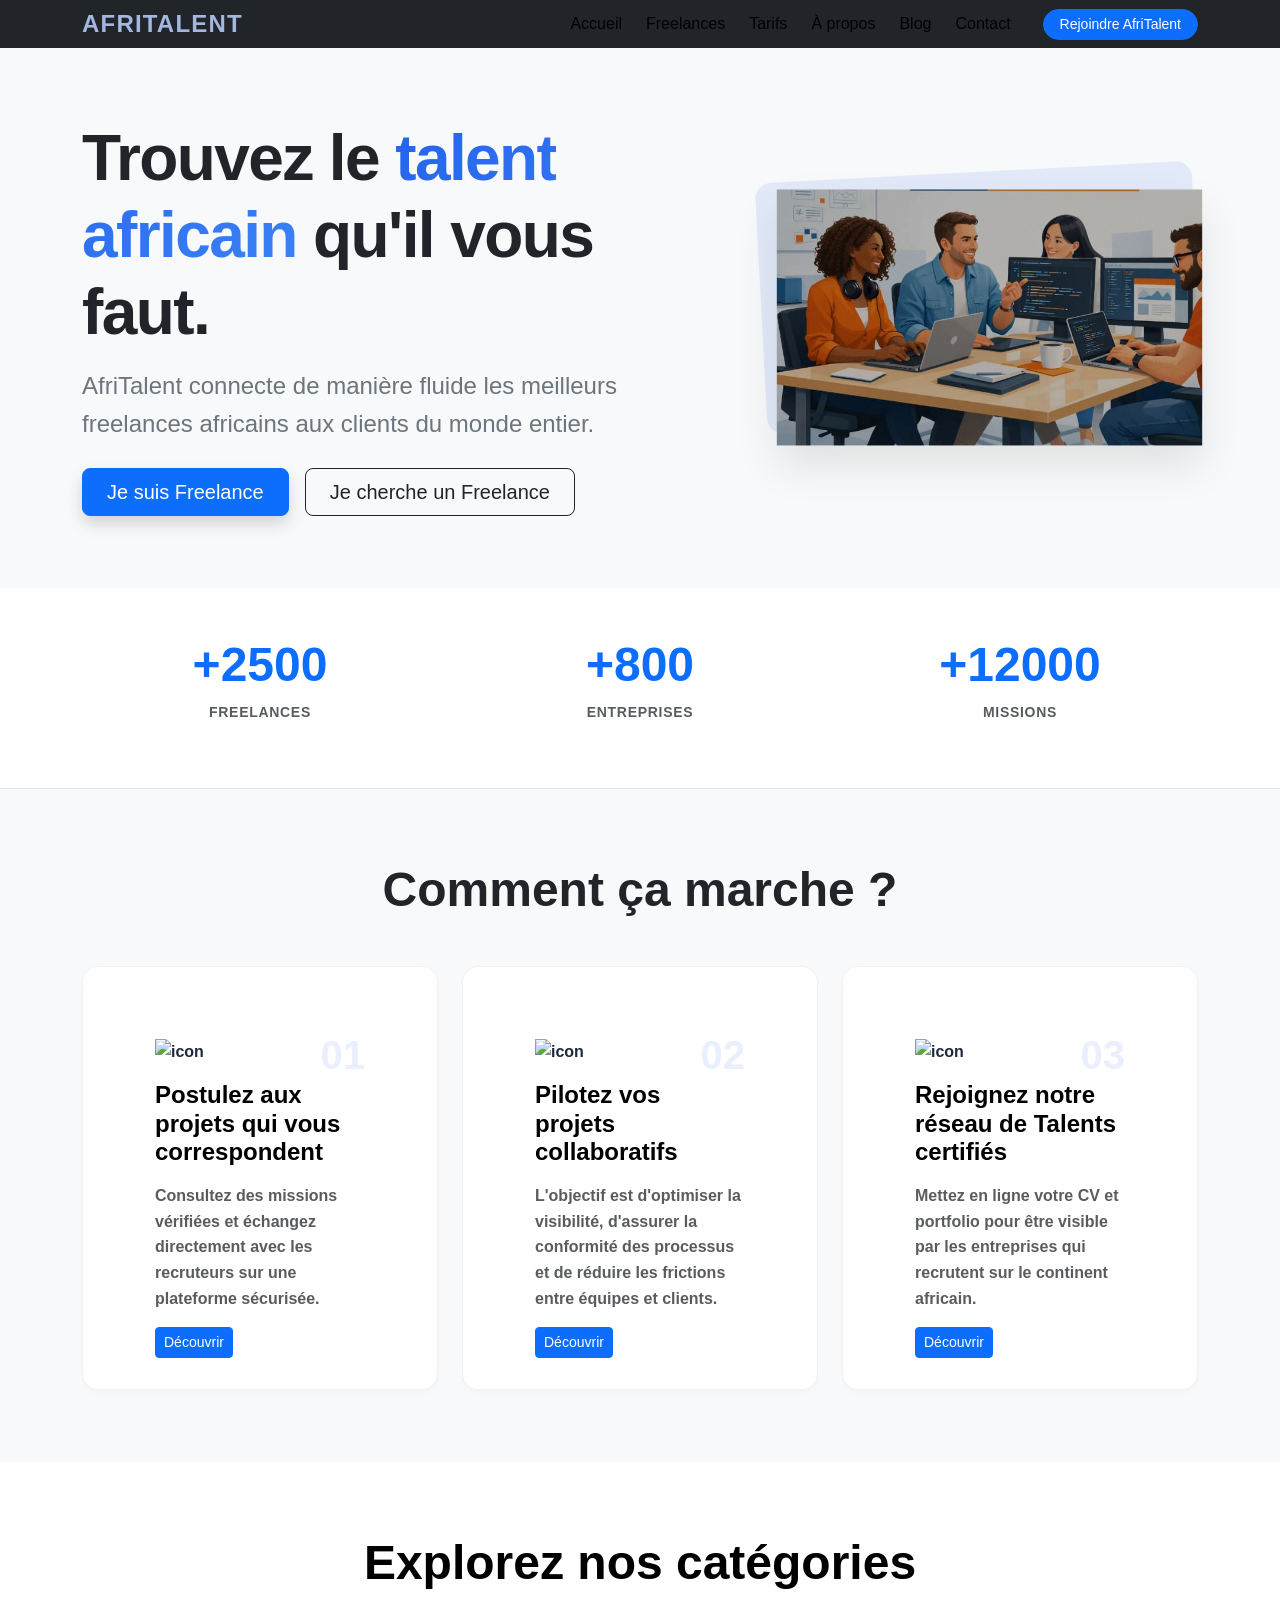
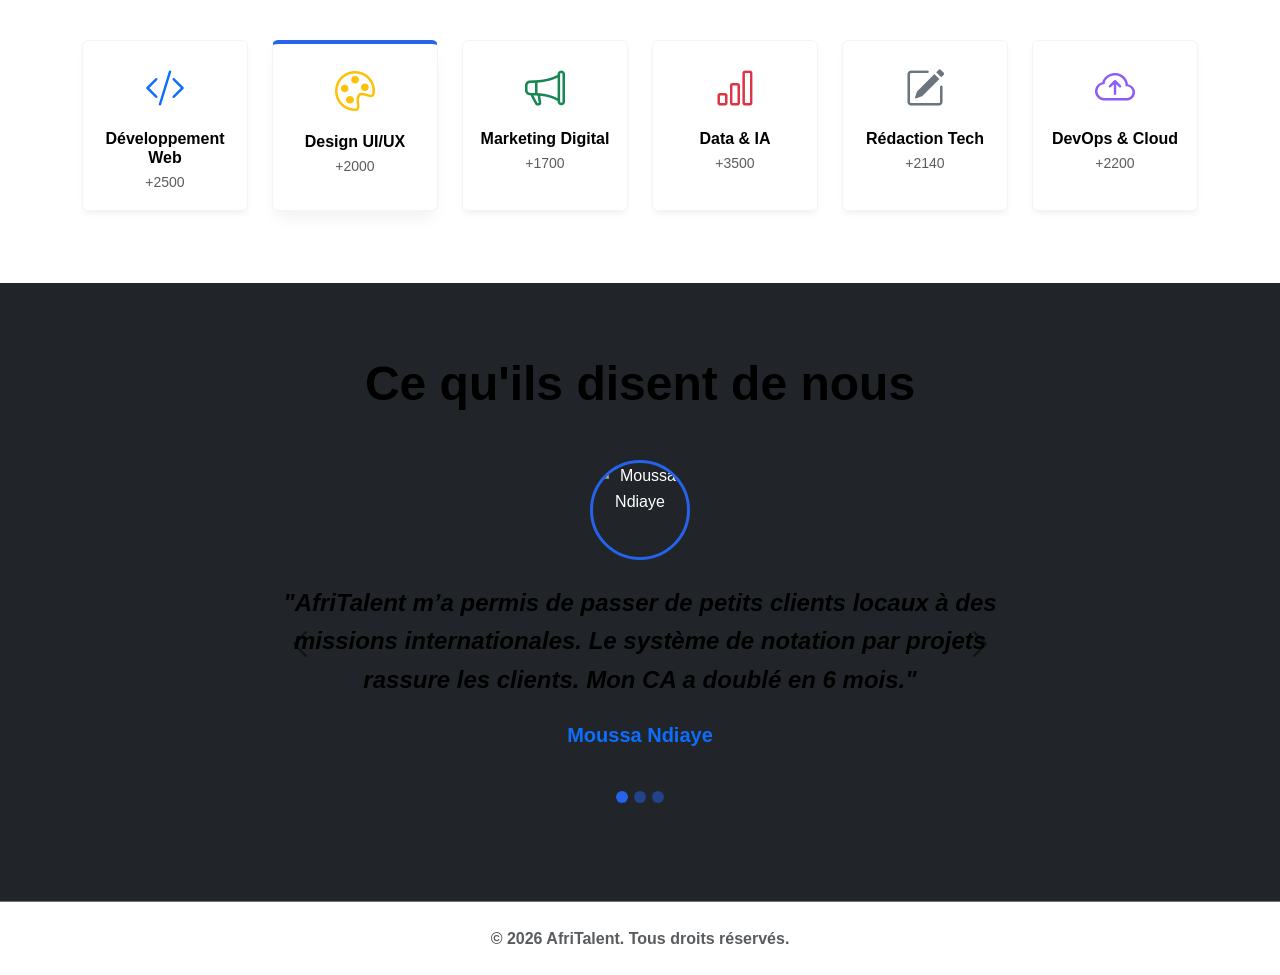
==== commit fcf0d43e: "CSS : bento Grid,sections hero et catégories effets hover" ====
--- a/index.HTML
+++ b/index.HTML
@@ -6,311 +6,276 @@
   <meta name="viewport" content="width=device-width, initial-scale=1.0">
   <title>AfriTalent — Accueil</title>
 
-  <!-- Bootstrap 5 via CDN : feuille de style -->
   <link href="https://cdn.jsdelivr.net/npm/bootstrap@5.3.0/dist/css/bootstrap.min.css" rel="stylesheet">
+  <link rel="stylesheet" href="https://cdn.jsdelivr.net/npm/bootstrap-icons@1.11.0/font/bootstrap-icons.css">
   <link rel="stylesheet" href="https://fonts.google.com/">
- 
 
   <link rel="stylesheet" href="css/style.css">
 </head>
 
 <body>
-  <!-- Navigation Bootstrap commune a toutes les pages -->
-  <nav class="navbar navbar-expand-lg navbar-dark bg-dark">
+
+  <nav class="navbar navbar-expand-lg navbar-dark bg-dark sticky-top">
     <div class="container">
-      <a class="navbar-brand" href="index.html">AfriTalent</a>
+      <a class="navbar-brand fw-bold text-uppercase tracking-wider" href="index.html">AfriTalent</a>
       <button class="navbar-toggler" type="button" data-bs-toggle="collapse" data-bs-target="#navMenu"
         aria-controls="navMenu" aria-expanded="false" aria-label="Toggle navigation">
-
+        <span class="navbar-toggler-icon"></span>
       </button>
-      <div class="collapse navbar-collapse navbar" id="navMenu ">
-        <ul class="navbar-nav ms-auto">
+      <div class="collapse navbar-collapse" id="navMenu">
+        <ul class="navbar-nav ms-auto align-items-center gap-2">
           <li class="nav-item"><a class="nav-link active" href="index.html">Accueil</a></li>
           <li class="nav-item"><a class="nav-link" href="freelances.html">Freelances</a></li>
           <li class="nav-item"><a class="nav-link" href="tarifs.html">Tarifs</a></li>
-          <li class="nav-item"><a class="nav-link" href="about.html">A
-              propos</a></li>
+          <li class="nav-item"><a class="nav-link" href="about.html">À propos</a></li>
           <li class="nav-item"><a class="nav-link" href="Blog.html">Blog</a></li>
-          <li class="nav-item"><a class="nav-link" href="contact.html">Contact</a></li>
+          <li class="nav-item"><a class="nav-link me-3" href="contact.html">Contact</a></li>
+          <li class="nav-item">
+            <a href="freelances.html" class="btn btn-primary btn-sm px-3 rounded-pill">Rejoindre AfriTalent</a>
+          </li>
         </ul>
-      </div>
-      <div>
-        <a href="freelances.html" class="btn btn-lg btn-primary">Rejoindre AfriTalent</a>
       </div>
     </div>
   </nav>
 
-  <!-- Contenu principal -->
-  <div class="container">
-
-    <!-- Section Hero : accroche principale -->
-    <!-- Statistiques / Compteurs -->
-    <section id="hero ">
-      <section class="bg-light">
-        <div class="container">
-          <div class="row align-items-center">
-            <div class="col-md-6">
-              <h2 id="h2">Trouvez le talent africain qu'il vous faut</h2>
-              <h5 id="h5">AfriTalent connecte les freelances africains aux clients du
-                monde entier.</h5>
-              <!--a href="freelances.html " class=" btn btn-lg btn-primary">Decouvrir les 
-talents</a-->
-            </div>
-            <div class="col-md-6">
-              <img src="js/images/devellopeur.jpeg" class="img-fluid rounded" alt="Notre équipe">
-            </div>
-          </div>
-        </div>
-         <div class="d-flex gap-3">
-        <a href="#" class="btn btn-primary me-2">Je suis Freelance</a>
-
-        <a href="#" class="btn btn-primary">Je cherche un Freelance</a>
-
-
-      </div>
-      </section>
-      </div>
-
-     
-      <br>
-
-      </div>
-    </section>
-    <div class="row g-4  text-center">
-      <div class="col-4">
-        <h3 class="counter" data-target="2500">+2500</h3>
-        <p>Freelances</p>
-      </div>
-      <div class="col-4">
-        <h3 class="counter" data-target="800">+800</h3>
-        <p>Entreprises</p>
-      </div>
-      <div class="col-4">
-        <h3 class="counter" data-target="12000">+12000</h3>
-        <p>Missions</p>
-      </div>
-    </div>
-    </div>
-    </section>
-    <br>
-    <!-- Section comment ça marche-->
+  <main>
+    <section class="hero-section py-5 bg-light overflow-hidden">
+      <div class="container py-4">
+        <div class="row align-items-center g-5">
+          <div class="col-lg-7 text-start">
+            <h1 class="display-3 fw-black text-dark mb-3 tracking-tight">
+              Trouvez le <span class="text-gradient">talent africain</span> qu'il vous faut.
+            </h1>
+            <p class="lead text-secondary fs-4 mb-4 fw-normal">
+              AfriTalent connecte de manière fluide les meilleurs freelances africains aux clients du monde entier.
+            </p>
+            <div class="d-flex flex-wrap gap-3">
+              <a href="#" class="btn btn-primary btn-lg px-4 shadow">Je suis Freelance</a>
+              <a href="#" class="btn btn-outline-dark btn-lg px-4">Je cherche un Freelance</a>
+            </div>
+          </div>
+          <div class="col-lg-5 position-relative">
+            <div class="hero-img-wrapper">
+              <img src="js/images/devellopeur.jpeg" class="img-fluid hero-img" alt="Développeur AfriTalent">
+            </div>
+          </div>
+        </div>
+      </div>
+    </section>
+
+    <section class="py-5 bg-white border-bottom">
+      <div class="container">
+        <div class="row g-4 text-center">
+          <div class="col-md-4">
+            <h3 class="counter display-5 fw-bold text-primary" data-target="2500">+2500</h3>
+            <p class="text-muted text-uppercase small tracking-wider fw-bold">Freelances</p>
+          </div>
+          <div class="col-md-4">
+            <h3 class="counter display-5 fw-bold text-primary" data-target="800">+800</h3>
+            <p class="text-muted text-uppercase small tracking-wider fw-bold">Entreprises</p>
+          </div>
+          <div class="col-md-4">
+            <h3 class="counter display-5 fw-bold text-primary" data-target="12000">+12000</h3>
+            <p class="text-muted text-uppercase small tracking-wider fw-bold">Missions</p>
+          </div>
+        </div>
+      </div>
+    </section>
+
+    <section class="py-5 bg-light">
+      <div class="container py-4">
+        <div class="text-center max-w-xl mx-auto mb-5">
+          <h2 class="display-5 fw-bold text-dark">Comment ça marche ?</h2>
+
+        </div>
+
+        <div class="bento-grid">
+          <div class="bento-card card-tall">
+            <div class="bento-content">
+              <span class="bento-step">01</span>
+              <img src="https://img.icons8.com/?size=100&id=108783&format=png&color=000000" alt="icon"
+                class="bento-icon">
+              <h4 class="fw-bold my-3">Postulez aux projets qui vous correspondent</h4>
+              <p class="text-muted">Consultez des missions vérifiées et échangez directement avec les recruteurs sur une
+                plateforme sécurisée.</p>
+              <a href="#" class="btn btn-sm btn-primary mt-auto align-self-start">Découvrir</a>
+            </div>
+          </div>
+
+          <div class="bento-card card-tall">
+            <div class="bento-content">
+              <span class="bento-step">02</span>
+              <img src="https://img.icons8.com/?size=100&id=M7COJD1KT27d&format=png&color=000000" alt="icon"
+                class="bento-icon">
+              <h4 class="fw-bold my-3">Pilotez vos projets collaboratifs</h4>
+              <p class="text-muted">L'objectif est d'optimiser la visibilité, d'assurer la conformité des processus et
+                de réduire les frictions entre équipes et clients.</p>
+              <a href="#" class="btn btn-sm btn-primary mt-auto align-self-start">Découvrir</a>
+            </div>
+          </div>
+
+          <div class="bento-card card-tall">
+            <div class="bento-content">
+              <span class="bento-step">03</span>
+              <img src="https://img.icons8.com/?size=100&id=A4xo2aHWaFPI&format=png&color=000000" alt="icon"
+                class="bento-icon">
+              <h4 class="fw-bold my-3">Rejoignez notre réseau de Talents certifiés</h4>
+              <p class="text-muted">Mettez en ligne votre CV et portfolio pour être visible par les entreprises qui
+                recrutent sur le continent africain.</p>
+              <a href="#" class="btn btn-sm btn-primary mt-auto align-self-start">Découvrir</a>
+            </div>
+          </div>
+        </div>
+      </div>
+    </section>
+
+    <section id="services" class="py-5 bg-white">
+      <div class="container py-4">
+        <h2 class="display-5 fw-bold text-center mb-5">Explorez nos catégories</h2>
+
+        <div class="row g-4 justify-content-center">
+          <div class="col-6 col-md-4 col-lg-2">
+            <div class="card service-card border-0 p-3 h-100 text-center">
+              <div class="icon-box mb-2">
+                <i class="bi bi-code-slash fs-1 text-primary"></i>
+              </div>
+              <h6 class="fw-bold mb-1">Développement Web</h6>
+              <small class="text-muted">+2500</small>
+            </div>
+          </div>
+
+          <div class="col-6 col-md-4 col-lg-2">
+            <div class="card service-card border-0 p-3 h-100 text-center service-active">
+              <div class="icon-box mb-2">
+                <i class="bi bi-palette fs-1 text-warning"></i>
+              </div>
+              <h6 class="fw-bold mb-1">Design UI/UX</h6>
+              <small class="text-muted">+2000</small>
+            </div>
+          </div>
+
+          <div class="col-6 col-md-4 col-lg-2">
+            <div class="card service-card border-0 p-3 h-100 text-center">
+              <div class="icon-box mb-2">
+                <i class="bi bi-megaphone fs-1 text-success"></i>
+              </div>
+              <h6 class="fw-bold mb-1">Marketing Digital</h6>
+              <small class="text-muted">+1700</small>
+            </div>
+          </div>
+
+          <div class="col-6 col-md-4 col-lg-2">
+            <div class="card service-card border-0 p-3 h-100 text-center">
+              <div class="icon-box mb-2">
+                <i class="bi bi-bar-chart fs-1 text-danger"></i>
+              </div>
+              <h6 class="fw-bold mb-1">Data & IA</h6>
+              <small class="text-muted">+3500</small>
+            </div>
+          </div>
+
+          <div class="col-6 col-md-4 col-lg-2">
+            <div class="card service-card border-0 p-3 h-100 text-center">
+              <div class="icon-box mb-2">
+                <i class="bi bi-pencil-square fs-1 text-secondary"></i>
+              </div>
+              <h6 class="fw-bold mb-1">Rédaction Tech</h6>
+              <small class="text-muted">+2140</small>
+            </div>
+          </div>
+
+          <div class="col-6 col-md-4 col-lg-2">
+            <div class="card service-card border-0 p-3 h-100 text-center">
+              <div class="icon-box mb-2">
+                <i class="bi bi-cloud-arrow-up fs-1" style="color:#8b5cf6;"></i>
+              </div>
+              <h6 class="fw-bold mb-1">DevOps & Cloud</h6>
+              <small class="text-muted">+2200</small>
+            </div>
+          </div>
+        </div>
+      </div>
+    </section>
+
+    <section class="py-5 bg-dark text-white overflow-hidden">
+      <div class="container py-4">
+        <h2 class="display-5 fw-bold text-center mb-5">Ce qu'ils disent de nous</h2>
+
+        <div id="testimonialCarousel" class="carousel slide auto-carousel mx-auto" data-bs-ride="carousel"
+          style="max-width: 800px;">
+          <div class="carousel-indicators">
+            <button type="button" data-bs-target="#testimonialCarousel" data-bs-slide-to="0" class="active"
+              aria-current="true" aria-label="Slide 1"></button>
+            <button type="button" data-bs-target="#testimonialCarousel" data-bs-slide-to="1"
+              aria-label="Slide 2"></button>
+            <button type="button" data-bs-target="#testimonialCarousel" data-bs-slide-to="2"
+              aria-label="Slide 3"></button>
+          </div>
+
+          <div class="carousel-inner text-center pb-5">
+            <div class="carousel-item active">
+              <div class="testimonial-avatar-wrapper mb-4">
+                <img
+                  src="https://jolixi.com/files/preview/960x967/11614679528gpxcw5pyrhptlqarkiqc1qfloulgbq0bx5gnunir8nbdcm93yqz93zonabzn1t6rxunjpfiyyc46r8v6xo45vqxfjc4uv1mkmltd.jpg"
+                  class="testimonial-avatar" alt="Moussa Ndiaye">
+              </div>
+              <p class="fs-4 fst-italic px-3 mb-4">
+                "AfriTalent m’a permis de passer de petits clients locaux à des missions internationales. Le système de
+                notation par projets rassure les clients. Mon CA a doublé en 6 mois."
+              </p>
+              <h5 class="fw-bold text-primary">Moussa Ndiaye</h5>
+              <span class="text-muted small">Développeur Fullstack</span>
+            </div>
+
+            <div class="carousel-item">
+              <div class="testimonial-avatar-wrapper mb-4">
+                <img src="js/images/khadijambaye.jpeg" class="testimonial-avatar" alt="Khadija Mbaye">
+              </div>
+              <p class="fs-4 fst-italic px-3 mb-4">
+                "AfriTalent m'a permis de trouver un développeur compétent et réactif en moins de 48 heures pour piloter
+                notre transformation digitale."
+              </p>
+              <h5 class="fw-bold text-primary">Khadija Mbaye</h5>
+              <span class="text-muted small">Directrice d'Agence</span>
+            </div>
+
+            <div class="carousel-item">
+              <div class="testimonial-avatar-wrapper mb-4">
+                <img src="https://blog.prestataires.pro/wp-content/uploads/2022/12/Developpeur-logiciel-01.jpg.webp"
+                  class="testimonial-avatar" alt="Mamadou Gueye">
+              </div>
+              <p class="fs-4 fst-italic px-3 mb-4">
+                "Je sortais de formation sans expérience. AfriTalent m’a donné une visibilité inédite. Un mentor m’a
+                coaché pour optimiser mon profil et j'ai signé mon premier contrat."
+              </p>
+              <h5 class="fw-bold text-primary">Mamadou Gueye</h5>
+              <span class="text-muted small">UI/UX Designer</span>
+            </div>
+          </div>
+
+          <button class="carousel-control-prev" type="button" data-bs-target="#testimonialCarousel"
+            data-bs-slide="prev">
+            <span class="carousel-control-prev-icon" aria-hidden="true"></span>
+            <span class="visually-hidden">Précédent</span>
+          </button>
+          <button class="carousel-control-next" type="button" data-bs-target="#testimonialCarousel"
+            data-bs-slide="next">
+            <span class="carousel-control-next-icon" aria-hidden="true"></span>
+            <span class="visually-hidden">Suivant</span>
+          </button>
+        </div>
+      </div>
+    </section>
+  </main>
+
+  <footer class=" text-center py-4 border-top border-secondary">
     <div class="container">
-      <h2>Nos domaines d'expertises</h2>
-      <!-- Carte 1 -->
-      <div class="container d-flex  center">
-        <div class="col-md-4 ">
-          <div class="card">
-            <div class="card-body">
-              <h1>1</h1>
-              <img src="https://img.icons8.com/?size=100&id=108783&format=png&color=000000" alt="icon">
-              <h5 class="card-title">Postulez aux projets qui correspondent</h5>
-              <p class="card-text">
-                Consultez des missions vérifiées et échangez directement avec les recruteurs sur
-                une plateforme sécurisée.
-              </p>
-              <a href="#" class="btn btn-primary">DECOUVRIR</a>
-            </div>
-          </div>
-        </div>
-        <!-- Carte 2 -->
-        <div class="col-md-4">
-          <div class="card">
-            <div class="card-body">
-              <h1>2</h1>
-              <img src="https://img.icons8.com/?size=100&id=M7COJD1KT27d&format=png&color=000000" alt="icon">
-              <h5 class="card-title">Pilotez vos projets collaboratifs</h5>
-              <p class="card-text">
-                l'objectif est d'optimiser la visibilité , d'assurer la conformité des processus et de réduire les
-                frictions
-                opérationnelles entre équipes et clients.
-              </p>
-              <a href="#" class="btn btn-primary">DECOUVRIR</a>
-            </div>
-          </div>
-        </div>
-        <!-- Carte 3 -->
-        <div class="col-md-4">
-          <div class="card">
-            <div class="card-body">
-              <h1>3</h1>
-              <img src="https://img.icons8.com/?size=100&id=A4xo2aHWaFPI&format=png&color=000000" alt="icon">
-              <h5 class="card-title">Rejoignez notre réseau de Talents certifiés</h5>
-              <p class="card-text">
-                Mettez en ligne votre cv et portfolio pour etre visible pqr les entreprises qui recrute sur le
-                continent.
-              </p>
-              <a href="#" class="btn btn btn-primary">DECOUVRIR</a>
-            </div>
-          </div>
-        </div>
-      </div>
-      <br>
-      <!-- Section Services -->
-      <section id="services">
-
-        --
-
-        <section class="container py-5">
-          <h2 class="text-center mb-4">Explorez nos catégories</h2>
-
-          <div class="row g-4 justify-content-center">
-
-            <!-- Catégorie 1 -->
-            <div class="col-6 col-md-4 col-lg-2">
-              <div class="card border-0 shadow-sm text-center p-3 h-100">
-                <div class="mb-2">
-                  <i class="bi bi-code-slash fs-1 text-primary"></i>
-                </div>
-                <img src="https://img.icons8.com/?size=100&id=UF--CfaVggaW&format=png&color=000000" alt="icon">
-                <h6 class="fw-bold mb-1">Développement Web</h6>
-                <small class="text-muted">+2500</small>
-              </div>
-            </div>
-
-            <!-- Catégorie 2 - Active -->
-            <div class="col-6 col-md-4 col-lg-2">
-              <div class="card border-0 shadow text-center p-3 h-100" style="border-top: 3px solid #2563eb;">
-                <div class="mb-2">
-                  <i class="bi bi-palette fs-1" style="color:#f59e0b;"></i>
-                </div>
-                <img src="https://img.icons8.com/?size=100&id=ZKTuZmOxO1n5&format=png&color=000000" alt="icon">
-                <h6 class="fw-bold mb-1">Design UI/UX</h6>
-                <small class="text-muted">+2000</small>
-              </div>
-            </div>
-
-            <!-- Catégorie 3 -->
-            <div class="col-6 col-md-4 col-lg-2">
-              <div class="card border-0 shadow-sm text-center p-3 h-100">
-                <div class="mb-2">
-                  <i class="bi bi-megaphone fs-1 text-success"></i>
-                </div>
-                <img src="https://img.icons8.com/?size=100&id=GMEJcOd1mxsb&format=png&color=000000" alt="icon">
-                <h6 class="fw-bold mb-1">Marketing Digital</h6>
-                <small class="text-muted">+1700</small>
-              </div>
-            </div>
-
-            <!-- Catégorie 4 -->
-            <div class="col-6 col-md-4 col-lg-2">
-              <div class="card border-0 shadow-sm text-center p-3 h-100">
-                <div class="mb-2">
-                  <i class="bi bi-bar-chart fs-1 text-danger"></i>
-                </div>
-                <img src="https://img.icons8.com/?size=100&id=ETVUfl0Ylh1p&format=png&color=000000" alt="icon">
-                <h6 class="fw-bold mb-1">Data & IA</h6>
-                <small class="text-muted">+3500</small>
-              </div>
-            </div>
-
-            <!-- Catégorie 5 -->
-            <div class="col-6 col-md-4 col-lg-2">
-              <div class="card border-0 shadow-sm text-center p-3 h-100">
-                <div class="mb-2">
-                  <i class="bi bi-pencil-square fs-1 text-secondary"></i>
-                </div>
-                <img src="https://img.icons8.com/?size=100&id=r9qA6fLGZtdf&format=png&color=000000" alt="icon">
-                <h6 class="fw-bold mb-1">Rédaction Tech</h6>
-                <small class="text-muted">+2140</small>
-              </div>
-            </div>
-
-            <!-- Catégorie 6  -->
-            <div class="col-6 col-md-4 col-lg-2">
-              <div class="card border-0 shadow-sm text-center p-3 h-100">
-                <div class="mb-2">
-                  <i class="bi bi-camera-video fs-1" style="color:#8b5cf6;"></i>
-                </div>
-                <img src="https://img.icons8.com/?size=100&id=A4Ex3d4V9VuC&format=png&color=000000" alt="icon">
-                <h6 class="fw-bold mb-1">DevOps & Cloud</h6>
-                <small class="text-muted">+2200</small>
-              </div>
-            </div>
-
-          </div>
-        </section>
-
-
-      </section>
-      <!-- Section Temoignages -->
-      <div id="carouselExampleCaptions" class="carousel slide">
-        <div class="carousel-indicators">
-          <button type="button" data-bs-target="#carouselExampleCaptions" data-bs-slide-to="0" class="active"
-            aria-current="true" aria-label="Slide 1"></button>
-          <button type="button" data-bs-target="#carouselExampleCaptions" data-bs-slide-to="1"
-            aria-label="Slide 2"></button>
-          <button type="button" data-bs-target="#carouselExampleCaptions" data-bs-slide-to="2"
-            aria-label="Slide 3"></button>
-        </div>
-        <div class="carousel-inner">
-          <div class="carousel-item active">
-            <img
-              src="https://jolixi.com/files/preview/960x967/11614679528gpxcw5pyrhptlqarkiqc1qfloulgbq0bx5gnunir8nbdcm93yqz93zonabzn1t6rxunjpfiyyc46r8v6xo45vqxfjc4uv1mkmltd.jpg"
-              alt="img">
-            <div class="carousel-caption d-none d-md-block">
-              <h3>moussa Ndiaye</h3>
-              <p>
-              <p>"Afritalent m’a permis de passer de petits clients locaux à des missions internationales.
-                Le système de notation par projets rassure les clients. Mon CA a doublé en 6 mois depuis que je suis sur
-                la plateforme."</p>
-              </p>
-            </div>
-          </div>
-          <div class="carousel-item">
-            <img src="js/images/khadijambaye.jpeg" class="d-block w-100" height="700" width="100" alt="photo">
-            <div class="carousel-caption d-none d-md-block">
-              <h3>khadija mbaye</h3>
-              <p>AfriTalent m'a permis de trouver un developpeur competent
-                en moins de 48h.</p>
-            </div>
-          </div>
-          <div class="carousel-item">
-            <img src="https://blog.prestataires.pro/wp-content/uploads/2022/12/Developpeur-logiciel-01.jpg.webp"
-              alt="img">
-            <div class="carousel-caption d-none d-md-block">
-              <h3>mamadou gueuye</h3>
-              <p>"Je sortais de formation sans expérience ni réseau.
-                Afritalent m’a donné une visibilité que j’aurais jamais eue sur LinkedIn.
-                Un mentor de la communauté m’a coaché pour mon profil.
-                Aujourd’hui je suis en alternance."</p>
-            </div>
-          </div>
-        </div>
-        <button class="carousel-control-prev" type="button" data-bs-target="#carouselExampleCaptions"
-          data-bs-slide="prev">
-          <span class="carousel-control-prev-icon" aria-hidden="true"></span>
-          <span class="visually-hidden">Previous</span>
-        </button>
-        <button class="carousel-control-next" type="button" data-bs-target="#carouselExampleCaptions"
-          data-bs-slide="next">
-          <span class="carousel-control-next-icon" aria-hidden="true"></span>
-          <span class="visually-hidden">Next</span>
-        </button>
-      </div>
-  </main>
-
-  <!-- Pied de page -->
-  <footer>
-    <div>
-      <p>&copy; 2025 AfriTalent. Tous droits reserves.</p>
+      <p class="text-muted mb-0">&copy; 2026 AfriTalent. Tous droits réservés.</p>
     </div>
   </footer>
+
   <script src="https://cdn.jsdelivr.net/npm/bootstrap@5.3.0/dist/js/bootstrap.bundle.min.js"></script>
   <script src="js/main.js"></script>
-
-
-
-
-
-  <!-- Bootstrap 5 via CDN : script JavaScript -->
-
-  <script src="https://cdn.jsdelivr.net/npm/bootstrap@5.3.0/dist/js/bootstrap.bundle.min.js">
-
-  </script>
-
-  <!-- Votre script JavaScript -->
-  <script src="js/main.js">
-  </script>
 </body>
 
 </html>
--- a/css/style.css
+++ b/css/style.css
@@ -64,4 +64,259 @@
 
 .nav-link:hover {
   color: var(--color-primary) !important;
+}
+* CSS à ajouter dans style.css */
+.hero {
+  padding: var(--spacing-section) 0;
+  background: linear-gradient(135deg, var(--color-light) 0%, #fff 100%);
+}
+
+.hero-title {
+  font-family: var(--font-heading);
+  font-size: clamp(2.5rem, 5vw, 4rem); /* Typo expressive responsive */
+  font-weight: 800;
+  line-height: 1.1;
+  margin-bottom: 1rem;
+}
+
+.hero-title span {
+  color: var(--color-accent); /* Le mot en orange */
+}
+
+.hero-text {
+  font-size: 1.125rem;
+  color: #64748b;
+  margin-bottom: 2rem;
+}
+
+.hero-img {
+  border-radius: var(--radius);
+  box-shadow: var(--shadow);
+}
+.bento-grid {
+  display: grid;
+  grid-template-columns: repeat(3, 1fr);
+  grid-auto-rows: 200px;
+  gap: 1rem;
+}
+
+.bento-card {
+  background: white;
+  border-radius: var(--radius);
+  padding: 2rem;
+  box-shadow: var(--shadow);
+  font-family: var(--font-heading);
+  font-weight: 700;
+  display: flex;
+  align-items: center;
+  justify-content: center;
+  transition: all 0.3s ease;
+}
+
+/* La carte "big" prend 2 colonnes */
+.bento-card.big {
+  grid-column: span 2;
+  background: var(--color-primary);
+  color: white;
+}
+
+/* Effet hover demandé */
+.bento-card:hover {
+  transform: translateY(-8px);
+  box-shadow: 0 12px 20px rgba(0, 0, 0, 0.15);
+}
+
+/* Responsive */
+@media (max-width: 768px) {
+  .bento-grid {
+    grid-template-columns: 1fr;
+  }
+  .bento-card.big {
+    grid-column: span 1;
+  }
+}
+category-card {
+  background: white;
+  border-radius: var(--radius);
+  padding: 3rem 2rem;
+  text-align: center;
+  box-shadow: var(--shadow);
+  transition: all 0.3s ease; /* Effet hover */
+}
+
+.category-card:hover {
+  transform: scale(1.05); /* Transformation */
+  box-shadow: 0 15px 30px rgba(37, 99, 235, 0.2); /* Ombre colorée */
+  border: 2px solid var(--color-primary);
+}
+.img temoignage{
+    font-weight: 100;
+    height: 100;
+  }
+
+  /* Base et Utilitaires Typographiques */
+@import url('https://fonts.googleapis.com/css2?family=Plus+Jakarta+Sans:wght@400;500;700;800&display=swap');
+
+body {
+    font-family: 'Plus Jakarta Sans', sans-serif;
+    color: #1e293b;
+}
+
+.fw-black { font-weight: 800; }
+.tracking-tight { letter-spacing: -0.025em; }
+.tracking-wider { letter-spacing: 0.05em; }
+
+/* --- 1. CONFIGURATION HERO ASYMÉTRIQUE --- */
+.text-gradient {
+    background: linear-gradient(135deg, #2563eb, #3b82f6);
+    -webkit-background-clip: text;
+    -webkit-text-fill-color: transparent;
+}
+
+.hero-img-wrapper {
+    position: relative;
+    padding-left: 20px;
+}
+
+.hero-img-wrapper::before {
+    content: '';
+    position: absolute;
+    top: -20px;
+    left: 0;
+    width: 100%;
+    height: 100%;
+    background: #2563eb;
+    z-index: 0;
+    border-radius: var(--bs-border-radius-xl)!important;
+    transform: rotate(-3deg);
+    opacity: 0.1;
+}
+
+.hero-img {
+    position: relative;
+    z-index: 1;
+    box-shadow: 0 20px 40px rgba(0,0,0,0.1);
+    transform: scale(1.02);
+    transition: transform 0.4s ease;
+}
+
+.hero-img:hover {
+    transform: scale(1.05) rotate(1deg);
+}
+
+/* --- 2. SECTION BENTO GRID (CSS GRID) --- */
+.bento-grid {
+    display: grid;
+    grid-template-columns: repeat(3, 13fr);
+    gap: 1.5rem;
+    margin-top: 2rem;
+}
+
+.bento-card {
+    background: #ffffff;
+    border-radius: 16px;
+    border: 1px solid rgba(0,0,0,0.05);
+    box-shadow: 0 4px 6px -1px rgba(0,0,0,0.02), 0 2px 4px -1px rgba(0,0,0,0.01);
+    overflow: hidden;
+    transition: all 0.3s cubic-bezier(0.4, 0, 0.2, 1);
+}
+
+.bento-content {
+    padding: 2.5rem;
+    height: 100%;
+    display: flex;
+    flex-direction: column;
+    position: relative;
+}
+
+.bento-step {
+    position: absolute;
+    top: 1.5rem;
+    right: 2.5rem;
+    font-size: 2.5rem;
+    font-weight: 800;
+    color: rgba(37, 99, 235, 0.1);
+}
+
+.bento-icon {
+    width: 60px;
+    height: 60px;
+    object-fit: contain;
+}
+
+/* Positionnement asymétrique Bento */
+.card-large {
+    grid-column: span 2;
+}
+.card-tall {
+    grid-row: span 2;
+}
+.card-wide {
+    grid-column: span 2;
+}
+
+/* Effet Hover sur la Bento Grid */
+.bento-card:hover {
+    transform: translateY(-5px);
+    box-shadow: 0 20px 25px -5px rgba(0, 0, 0, 0.05), 0 10px 10px -5px rgba(0, 0, 0, 0.02);
+    border-color: rgba(37, 99, 235, 0.2);
+}
+
+/* Responsive Bento Grid */
+@media (max-width: 992px) {
+    .bento-grid {
+        grid-template-columns: 1fr;
+    }
+    .card-large, .card-tall, .card-wide {
+        grid-column: span 1;
+        grid-row: span 1;
+    }
+}
+
+/* --- 3. EFFETS HOVER - CATÉGORIES --- */
+.service-card {
+    box-shadow: 0 4px 6px -1px rgba(0, 0, 0, 0.05);
+    transition: all 0.3s cubic-bezier(0.4, 0, 0.2, 1);
+    cursor: pointer;
+    background: #ffffff;
+    border: 1px solid #f1f5f9 !important;
+}
+
+.service-card:hover {
+    transform: translateY(-8px) scale(1.03);
+    box-shadow: 0 20px 25px -5px rgba(37, 99, 235, 0.1), 0 10px 10px -5px rgba(37, 99, 235, 0.04);
+    border-color: #2563eb !important;
+}
+
+.service-active {
+    border-top: 4px solid #2563eb !important;
+    box-shadow: 0 10px 15px -3px rgba(0, 0, 0, 0.05);
+}
+
+/* --- 4. CAROUSEL TÉMOIGNAGES OPTIMISÉ --- */
+.testimonial-avatar-wrapper {
+    width: 100px;
+    height: 100px;
+    margin: 0 auto;
+    position: relative;
+}
+
+.testimonial-avatar {
+    width: 100%;
+    height: 100%;
+    object-fit: cover;
+    border-radius: 50%;
+    border: 3px solid #2563eb;
+}
+
+#testimonialCarousel .carousel-indicators [data-bs-target] {
+    width: 12px;
+    height: 12px;
+    border-radius: 50%;
+    background-color: #2563eb;
+}
+
+#testimonialCarousel .carousel-control-prev-icon,
+#testimonialCarousel .carousel-control-next-icon {
+    filter: invert(1) grayscale(100); /* Améliore la visibilité des flèches */
 }
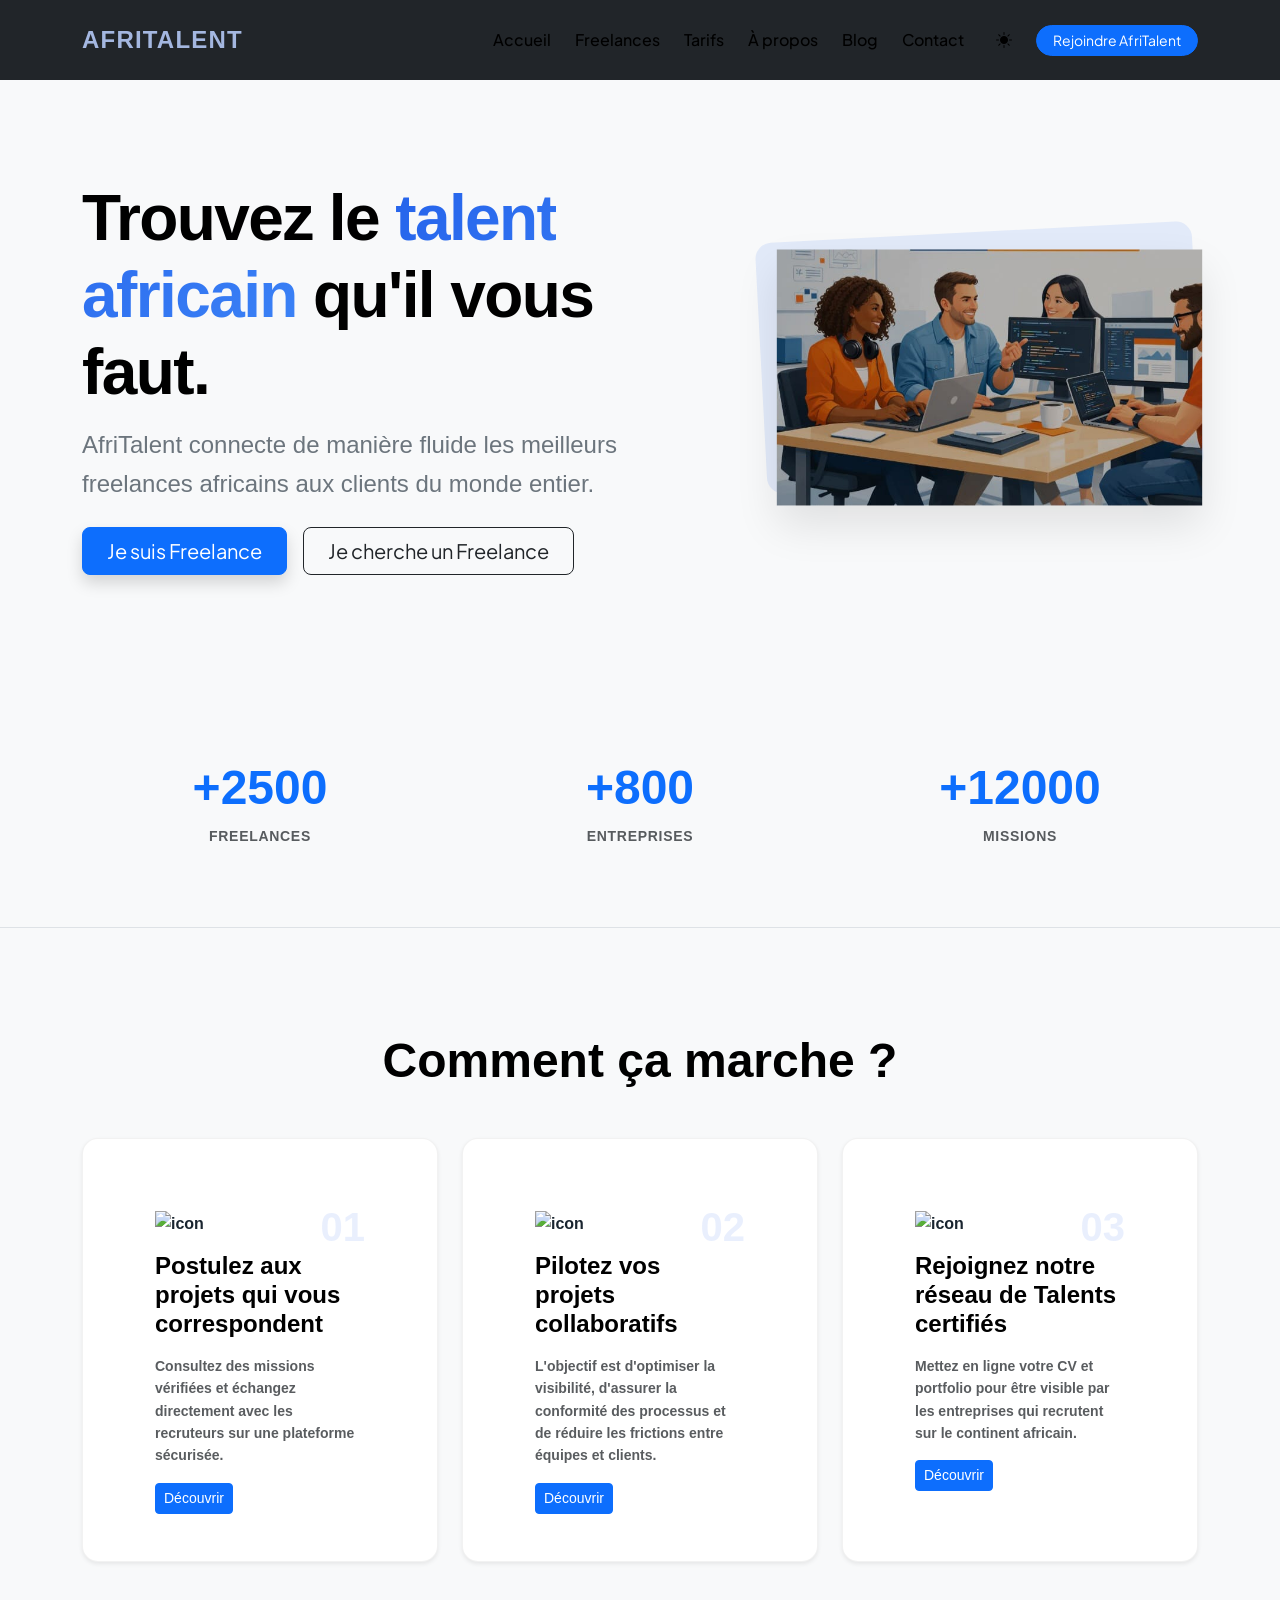
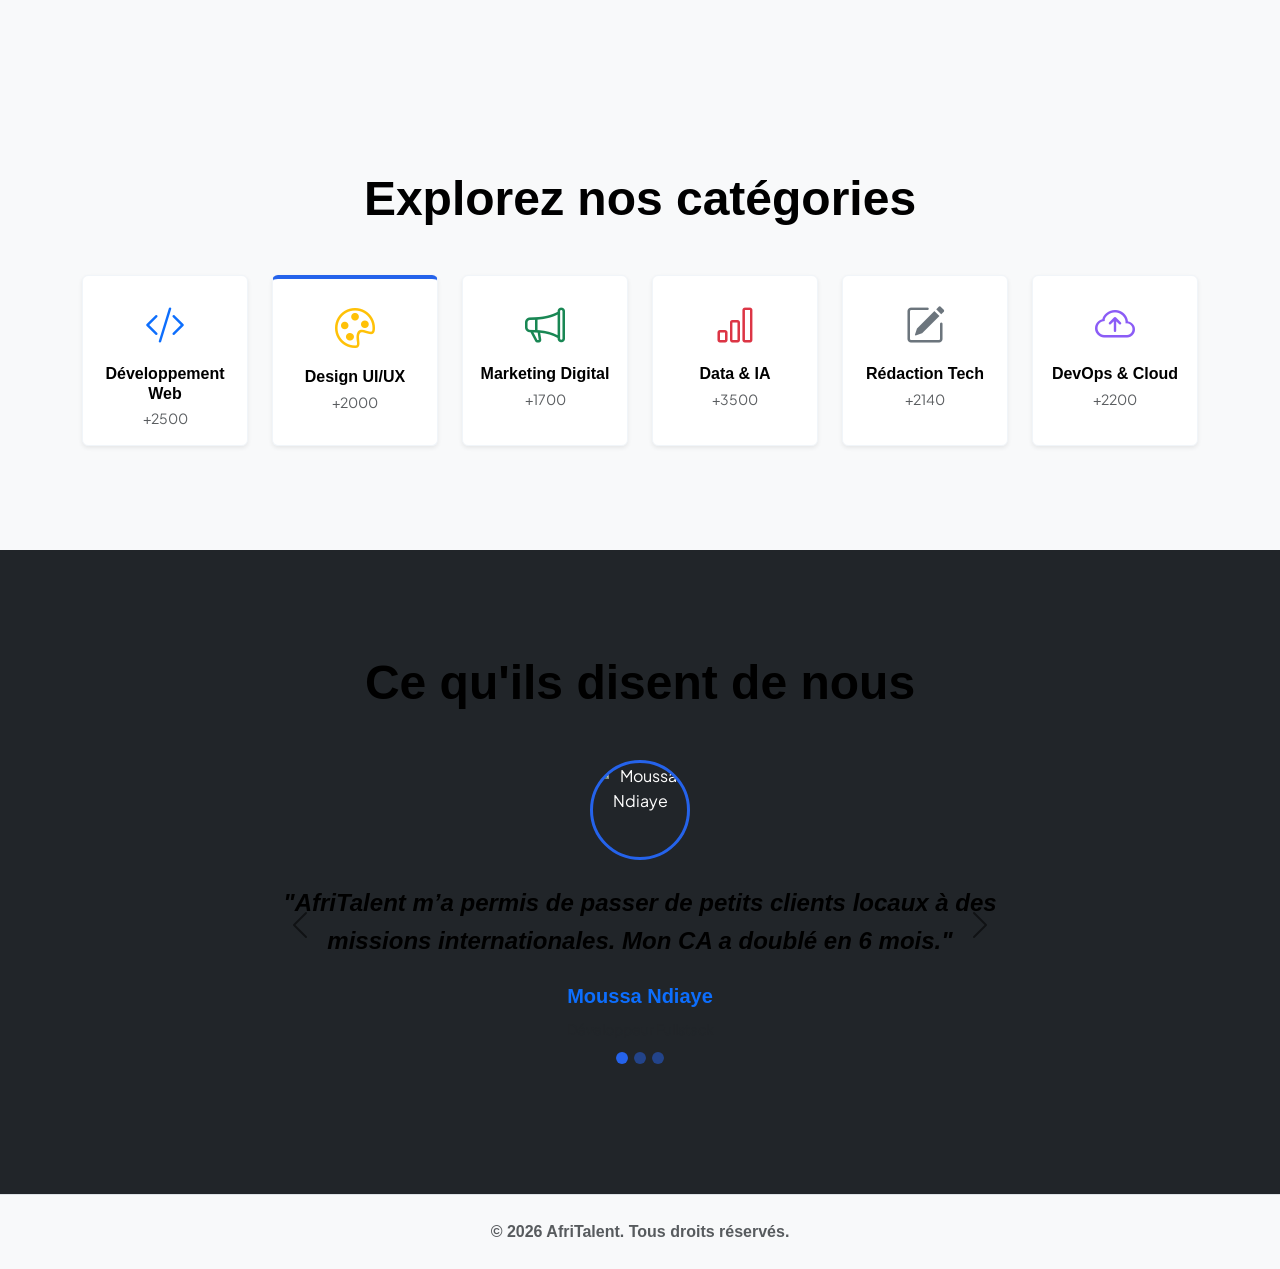
==== commit b72a0745: "JS : dark mode avec localStorage, navbar dynamique au scroll" ====
--- a/index.HTML
+++ b/index.HTML
@@ -1,21 +1,21 @@
 <!DOCTYPE html>
-<html lang="fr">
-
-<head>
+<html lang="fr" data-bs-theme="light"> <head>
   <meta charset="UTF-8">
   <meta name="viewport" content="width=device-width, initial-scale=1.0">
   <title>AfriTalent — Accueil</title>
 
   <link href="https://cdn.jsdelivr.net/npm/bootstrap@5.3.0/dist/css/bootstrap.min.css" rel="stylesheet">
   <link rel="stylesheet" href="https://cdn.jsdelivr.net/npm/bootstrap-icons@1.11.0/font/bootstrap-icons.css">
-  <link rel="stylesheet" href="https://fonts.google.com/">
+  <link rel="preconnect" href="https://fonts.googleapis.com">
+  <link rel="preconnect" href="https://fonts.gstatic.com" crossorigin>
+  <link href="https://fonts.googleapis.com/css2?family=Plus+Jakarta+Sans:wght@400;500;700&display=swap" rel="stylesheet">
 
   <link rel="stylesheet" href="css/style.css">
 </head>
 
 <body>
 
-  <nav class="navbar navbar-expand-lg navbar-dark bg-dark sticky-top">
+  <nav class="navbar navbar-expand-lg fixed-top custom-navbar navbar-dark bg-dark">
     <div class="container">
       <a class="navbar-brand fw-bold text-uppercase tracking-wider" href="index.html">AfriTalent</a>
       <button class="navbar-toggler" type="button" data-bs-toggle="collapse" data-bs-target="#navMenu"
@@ -29,8 +29,15 @@
           <li class="nav-item"><a class="nav-link" href="tarifs.html">Tarifs</a></li>
           <li class="nav-item"><a class="nav-link" href="about.html">À propos</a></li>
           <li class="nav-item"><a class="nav-link" href="Blog.html">Blog</a></li>
-          <li class="nav-item"><a class="nav-link me-3" href="contact.html">Contact</a></li>
-          <li class="nav-item">
+          <li class="nav-item"><a class="nav-link me-2" href="contact.html">Contact</a></li>
+          
+          <li class="nav-item me-2">
+            <button id="themeToggle" class="btn btn-link nav-link text-white border-0 p-2" aria-label="Changer de thème">
+              <i id="themeIcon" class="bi bi-sun-fill"></i>
+            </button>
+          </li>
+
+          <li class="nav-item mt-2 mt-lg-0">
             <a href="freelances.html" class="btn btn-primary btn-sm px-3 rounded-pill">Rejoindre AfriTalent</a>
           </li>
         </ul>
@@ -38,20 +45,19 @@
     </div>
   </nav>
 
-  <main>
-    <section class="hero-section py-5 bg-light overflow-hidden">
+  <main style="padding-top: 76px;"> <section class="hero-section py-5 bg-light overflow-hidden">
       <div class="container py-4">
         <div class="row align-items-center g-5">
           <div class="col-lg-7 text-start">
-            <h1 class="display-3 fw-black text-dark mb-3 tracking-tight">
+            <h1 class="display-3 fw-black mb-3 tracking-tight">
               Trouvez le <span class="text-gradient">talent africain</span> qu'il vous faut.
             </h1>
-            <p class="lead text-secondary fs-4 mb-4 fw-normal">
+            <p class="lead text-secondary fs-4 mb-4 fw-normal hero-desc">
               AfriTalent connecte de manière fluide les meilleurs freelances africains aux clients du monde entier.
             </p>
             <div class="d-flex flex-wrap gap-3">
               <a href="#" class="btn btn-primary btn-lg px-4 shadow">Je suis Freelance</a>
-              <a href="#" class="btn btn-outline-dark btn-lg px-4">Je cherche un Freelance</a>
+              <a href="#" class="btn btn-outline-dark btn-lg px-4 btn-hero-outline">Je cherche un Freelance</a>
             </div>
           </div>
           <div class="col-lg-5 position-relative">
@@ -63,65 +69,58 @@
       </div>
     </section>
 
-    <section class="py-5 bg-white border-bottom">
+    <section class="py-5 stats-section border-bottom">
       <div class="container">
         <div class="row g-4 text-center">
           <div class="col-md-4">
             <h3 class="counter display-5 fw-bold text-primary" data-target="2500">+2500</h3>
-            <p class="text-muted text-uppercase small tracking-wider fw-bold">Freelances</p>
+            <p class="text-muted text-uppercase small tracking-wider fw-bold mb-0">Freelances</p>
           </div>
           <div class="col-md-4">
             <h3 class="counter display-5 fw-bold text-primary" data-target="800">+800</h3>
-            <p class="text-muted text-uppercase small tracking-wider fw-bold">Entreprises</p>
+            <p class="text-muted text-uppercase small tracking-wider fw-bold mb-0">Entreprises</p>
           </div>
           <div class="col-md-4">
             <h3 class="counter display-5 fw-bold text-primary" data-target="12000">+12000</h3>
-            <p class="text-muted text-uppercase small tracking-wider fw-bold">Missions</p>
-          </div>
-        </div>
-      </div>
-    </section>
-
-    <section class="py-5 bg-light">
+            <p class="text-muted text-uppercase small tracking-wider fw-bold mb-0">Missions</p>
+          </div>
+        </div>
+      </div>
+    </section>
+
+    <section class="py-5 bg-light bento-section">
       <div class="container py-4">
         <div class="text-center max-w-xl mx-auto mb-5">
-          <h2 class="display-5 fw-bold text-dark">Comment ça marche ?</h2>
-
+          <h2 class="display-5 fw-bold">Comment ça marche ?</h2>
         </div>
 
         <div class="bento-grid">
-          <div class="bento-card card-tall">
+          <div class="bento-card card-tall shadow-sm">
             <div class="bento-content">
               <span class="bento-step">01</span>
-              <img src="https://img.icons8.com/?size=100&id=108783&format=png&color=000000" alt="icon"
-                class="bento-icon">
+              <img src="https://img.icons8.com/?size=100&id=108783&format=png&color=000000" alt="icon" class="bento-icon">
               <h4 class="fw-bold my-3">Postulez aux projets qui vous correspondent</h4>
-              <p class="text-muted">Consultez des missions vérifiées et échangez directement avec les recruteurs sur une
-                plateforme sécurisée.</p>
+              <p class="text-muted small">Consultez des missions vérifiées et échangez directement avec les recruteurs sur une plateforme sécurisée.</p>
               <a href="#" class="btn btn-sm btn-primary mt-auto align-self-start">Découvrir</a>
             </div>
           </div>
 
-          <div class="bento-card card-tall">
+          <div class="bento-card card-tall shadow-sm">
             <div class="bento-content">
               <span class="bento-step">02</span>
-              <img src="https://img.icons8.com/?size=100&id=M7COJD1KT27d&format=png&color=000000" alt="icon"
-                class="bento-icon">
+              <img src="https://img.icons8.com/?size=100&id=M7COJD1KT27d&format=png&color=000000" alt="icon" class="bento-icon">
               <h4 class="fw-bold my-3">Pilotez vos projets collaboratifs</h4>
-              <p class="text-muted">L'objectif est d'optimiser la visibilité, d'assurer la conformité des processus et
-                de réduire les frictions entre équipes et clients.</p>
+              <p class="text-muted small">L'objectif est d'optimiser la visibilité, d'assurer la conformité des processus et de réduire les frictions entre équipes et clients.</p>
               <a href="#" class="btn btn-sm btn-primary mt-auto align-self-start">Découvrir</a>
             </div>
           </div>
 
-          <div class="bento-card card-tall">
+          <div class="bento-card card-tall shadow-sm">
             <div class="bento-content">
               <span class="bento-step">03</span>
-              <img src="https://img.icons8.com/?size=100&id=A4xo2aHWaFPI&format=png&color=000000" alt="icon"
-                class="bento-icon">
+              <img src="https://img.icons8.com/?size=100&id=A4xo2aHWaFPI&format=png&color=000000" alt="icon" class="bento-icon">
               <h4 class="fw-bold my-3">Rejoignez notre réseau de Talents certifiés</h4>
-              <p class="text-muted">Mettez en ligne votre CV et portfolio pour être visible par les entreprises qui
-                recrutent sur le continent africain.</p>
+              <p class="text-muted small">Mettez en ligne votre CV et portfolio pour être visible par les entreprises qui recrutent sur le continent africain.</p>
               <a href="#" class="btn btn-sm btn-primary mt-auto align-self-start">Découvrir</a>
             </div>
           </div>
@@ -129,13 +128,13 @@
       </div>
     </section>
 
-    <section id="services" class="py-5 bg-white">
+    <section id="services" class="py-5 style-section-white">
       <div class="container py-4">
         <h2 class="display-5 fw-bold text-center mb-5">Explorez nos catégories</h2>
 
         <div class="row g-4 justify-content-center">
           <div class="col-6 col-md-4 col-lg-2">
-            <div class="card service-card border-0 p-3 h-100 text-center">
+            <div class="card service-card border-0 shadow-sm p-3 h-100 text-center">
               <div class="icon-box mb-2">
                 <i class="bi bi-code-slash fs-1 text-primary"></i>
               </div>
@@ -145,7 +144,7 @@
           </div>
 
           <div class="col-6 col-md-4 col-lg-2">
-            <div class="card service-card border-0 p-3 h-100 text-center service-active">
+            <div class="card service-card border-0 shadow-sm p-3 h-100 text-center service-active">
               <div class="icon-box mb-2">
                 <i class="bi bi-palette fs-1 text-warning"></i>
               </div>
@@ -155,7 +154,7 @@
           </div>
 
           <div class="col-6 col-md-4 col-lg-2">
-            <div class="card service-card border-0 p-3 h-100 text-center">
+            <div class="card service-card border-0 shadow-sm p-3 h-100 text-center">
               <div class="icon-box mb-2">
                 <i class="bi bi-megaphone fs-1 text-success"></i>
               </div>
@@ -165,7 +164,7 @@
           </div>
 
           <div class="col-6 col-md-4 col-lg-2">
-            <div class="card service-card border-0 p-3 h-100 text-center">
+            <div class="card service-card border-0 shadow-sm p-3 h-100 text-center">
               <div class="icon-box mb-2">
                 <i class="bi bi-bar-chart fs-1 text-danger"></i>
               </div>
@@ -175,7 +174,7 @@
           </div>
 
           <div class="col-6 col-md-4 col-lg-2">
-            <div class="card service-card border-0 p-3 h-100 text-center">
+            <div class="card service-card border-0 shadow-sm p-3 h-100 text-center">
               <div class="icon-box mb-2">
                 <i class="bi bi-pencil-square fs-1 text-secondary"></i>
               </div>
@@ -185,7 +184,7 @@
           </div>
 
           <div class="col-6 col-md-4 col-lg-2">
-            <div class="card service-card border-0 p-3 h-100 text-center">
+            <div class="card service-card border-0 shadow-sm p-3 h-100 text-center">
               <div class="icon-box mb-2">
                 <i class="bi bi-cloud-arrow-up fs-1" style="color:#8b5cf6;"></i>
               </div>
@@ -201,27 +200,20 @@
       <div class="container py-4">
         <h2 class="display-5 fw-bold text-center mb-5">Ce qu'ils disent de nous</h2>
 
-        <div id="testimonialCarousel" class="carousel slide auto-carousel mx-auto" data-bs-ride="carousel"
-          style="max-width: 800px;">
+        <div id="testimonialCarousel" class="carousel slide auto-carousel mx-auto" data-bs-ride="carousel" style="max-width: 800px;">
           <div class="carousel-indicators">
-            <button type="button" data-bs-target="#testimonialCarousel" data-bs-slide-to="0" class="active"
-              aria-current="true" aria-label="Slide 1"></button>
-            <button type="button" data-bs-target="#testimonialCarousel" data-bs-slide-to="1"
-              aria-label="Slide 2"></button>
-            <button type="button" data-bs-target="#testimonialCarousel" data-bs-slide-to="2"
-              aria-label="Slide 3"></button>
+            <button type="button" data-bs-target="#testimonialCarousel" data-bs-slide-to="0" class="active" aria-current="true" aria-label="Slide 1"></button>
+            <button type="button" data-bs-target="#testimonialCarousel" data-bs-slide-to="1" aria-label="Slide 2"></button>
+            <button type="button" data-bs-target="#testimonialCarousel" data-bs-slide-to="2" aria-label="Slide 3"></button>
           </div>
 
           <div class="carousel-inner text-center pb-5">
             <div class="carousel-item active">
               <div class="testimonial-avatar-wrapper mb-4">
-                <img
-                  src="https://jolixi.com/files/preview/960x967/11614679528gpxcw5pyrhptlqarkiqc1qfloulgbq0bx5gnunir8nbdcm93yqz93zonabzn1t6rxunjpfiyyc46r8v6xo45vqxfjc4uv1mkmltd.jpg"
-                  class="testimonial-avatar" alt="Moussa Ndiaye">
+                <img src="https://jolixi.com/files/preview/960x967/11614679528gpxcw5pyrhptlqarkiqc1qfloulgbq0bx5gnunir8nbdcm93yqz93zonabzn1t6rxunjpfiyyc46r8v6xo45vqxfjc4uv1mkmltd.jpg" class="testimonial-avatar" alt="Moussa Ndiaye">
               </div>
               <p class="fs-4 fst-italic px-3 mb-4">
-                "AfriTalent m’a permis de passer de petits clients locaux à des missions internationales. Le système de
-                notation par projets rassure les clients. Mon CA a doublé en 6 mois."
+                "AfriTalent m’a permis de passer de petits clients locaux à des missions internationales. Mon CA a doublé en 6 mois."
               </p>
               <h5 class="fw-bold text-primary">Moussa Ndiaye</h5>
               <span class="text-muted small">Développeur Fullstack</span>
@@ -232,8 +224,7 @@
                 <img src="js/images/khadijambaye.jpeg" class="testimonial-avatar" alt="Khadija Mbaye">
               </div>
               <p class="fs-4 fst-italic px-3 mb-4">
-                "AfriTalent m'a permis de trouver un développeur compétent et réactif en moins de 48 heures pour piloter
-                notre transformation digitale."
+                "AfriTalent m'a permis de trouver un développeur compétent et réactif en moins de 48 heures pour piloter notre transformation digitale."
               </p>
               <h5 class="fw-bold text-primary">Khadija Mbaye</h5>
               <span class="text-muted small">Directrice d'Agence</span>
@@ -241,25 +232,21 @@
 
             <div class="carousel-item">
               <div class="testimonial-avatar-wrapper mb-4">
-                <img src="https://blog.prestataires.pro/wp-content/uploads/2022/12/Developpeur-logiciel-01.jpg.webp"
-                  class="testimonial-avatar" alt="Mamadou Gueye">
+                <img src="https://blog.prestataires.pro/wp-content/uploads/2022/12/Developpeur-logiciel-01.jpg.webp" class="testimonial-avatar" alt="Mamadou Gueye">
               </div>
               <p class="fs-4 fst-italic px-3 mb-4">
-                "Je sortais de formation sans expérience. AfriTalent m’a donné une visibilité inédite. Un mentor m’a
-                coaché pour optimiser mon profil et j'ai signé mon premier contrat."
+                "Je sortais de formation sans expérience. AfriTalent m’a donné une visibilité inédite et j'ai signé mon premier contrat."
               </p>
               <h5 class="fw-bold text-primary">Mamadou Gueye</h5>
               <span class="text-muted small">UI/UX Designer</span>
             </div>
           </div>
 
-          <button class="carousel-control-prev" type="button" data-bs-target="#testimonialCarousel"
-            data-bs-slide="prev">
+          <button class="carousel-control-prev" type="button" data-bs-target="#testimonialCarousel" data-bs-slide="prev">
             <span class="carousel-control-prev-icon" aria-hidden="true"></span>
             <span class="visually-hidden">Précédent</span>
           </button>
-          <button class="carousel-control-next" type="button" data-bs-target="#testimonialCarousel"
-            data-bs-slide="next">
+          <button class="carousel-control-next" type="button" data-bs-target="#testimonialCarousel" data-bs-slide="next">
             <span class="carousel-control-next-icon" aria-hidden="true"></span>
             <span class="visually-hidden">Suivant</span>
           </button>
@@ -268,12 +255,16 @@
     </section>
   </main>
 
-  <footer class=" text-center py-4 border-top border-secondary">
+  <footer class="text-center py-4 border-top style-footer">
     <div class="container">
       <p class="text-muted mb-0">&copy; 2026 AfriTalent. Tous droits réservés.</p>
     </div>
   </footer>
 
+  <button id="backToTop" class="btn btn-primary rounded-circle shadow" aria-label="Retour en haut">
+    <i class="bi bi-arrow-up"></i>
+  </button>
+
   <script src="https://cdn.jsdelivr.net/npm/bootstrap@5.3.0/dist/js/bootstrap.bundle.min.js"></script>
   <script src="js/main.js"></script>
 </body>
--- a/css/style.css
+++ b/css/style.css
@@ -319,4 +319,375 @@
 #testimonialCarousel .carousel-control-prev-icon,
 #testimonialCarousel .carousel-control-next-icon {
     filter: invert(1) grayscale(100); /* Améliore la visibilité des flèches */
+}
+/* --- Base Style --- */
+body {
+    font-family: 'Plus Jakarta Sans', sans-serif;
+    color: #1a2530;
+}
+
+/* Forcer les photos de l'équipe à être parfaitement rondes et égales */
+.team-img {
+    width: 120px;
+    height: 120px;
+    object-fit: cover;
+}
+
+/* --- Media Queries Personnalisées (Exigées) --- */
+
+/* Mobile (375px et moins / ajustements fins) */
+@media (max-width: 575.98px) {
+    h1 {
+        font-size: 1.8rem !important;
+    }
+    .navbar-brand {
+        font-size: 1.2rem;
+    }
+    .carte {
+        margin-bottom: 0.5rem;
+    }
+}
+
+/* Tablette (768px à 991px) */
+@media (min-width: 768px) and (max-width: 991.98px) {
+    .py-5 {
+        padding-top: 3rem !important;
+        padding-bottom: 3rem !important;
+    }
+    .team-img {
+        width: 100px;
+        height: 100px;
+    }
+}
+
+/* Large Desktop (1200px+) */
+@media (min-width: 1200px) {
+    .container {
+        max-width: 1140px; /* Aligné sur les standards desktop Bootstrap */
+    }
+    .py-5 {
+        padding-top: 5rem !important;
+        padding-bottom: 5rem !important;
+    }
+}
+/* --- Base Style --- */
+body {
+    font-family: 'Plus Jakarta Sans', sans-serif;
+    color: #1a2530;
+}
+
+/* Forcer les photos de l'équipe à être parfaitement rondes et égales */
+.team-img {
+    width: 120px;
+    height: 120px;
+    object-fit: cover;
+}
+
+/* --- Media Queries Personnalisées (Exigées) --- */
+
+/* Mobile (375px et moins / ajustements fins) */
+@media (max-width: 575.98px) {
+    h1 {
+        font-size: 1.8rem !important;
+    }
+    .navbar-brand {
+        font-size: 1.2rem;
+    }
+    .carte {
+        margin-bottom: 0.5rem;
+    }
+}
+
+/* Tablette (768px à 991px) */
+@media (min-width: 768px) and (max-width: 991.98px) {
+    .py-5 {
+        padding-top: 3rem !important;
+        padding-bottom: 3rem !important;
+    }
+    .team-img {
+        width: 100px;
+        height: 100px;
+    }
+}
+
+/* Large Desktop (1200px+) */
+@media (min-width: 1200px) {
+    .container {
+        max-width: 1140px; /* Aligné sur les standards desktop Bootstrap */
+    }
+    .py-5 {
+        padding-top: 5rem !important;
+        padding-bottom: 5rem !important;
+    }
+}
+/* --- Styles de Base & Formulaires --- */
+body {
+    font-family: 'Plus Jakarta Sans', sans-serif;
+    background-color: #f8f9fa;
+}
+
+.error-message {
+    display: none; /* Masqué par défaut, géré par votre script js/main.js */
+    color: #dc3545;
+    font-size: 0.85rem;
+    margin-top: 0.25rem;
+}
+
+/* --- Media Queries --- */
+
+/* Mobile (Ajustements pour les écrans étroits à 375px) */
+@media (max-width: 575.98px) {
+    .container-main {
+        margin-top: 1.5rem !important;
+        margin-bottom: 1.5rem !important;
+        padding-left: 15px;
+        padding-right: 15px;
+    }
+    
+    /* Change le ratio de la carte pour éviter qu'elle soit écrasée en hauteur sur mobile */
+    .ratio-mobile {
+        --bs-aspect-ratio: 75% !important; /* Devient un format 4:3 plus lisible */
+    }
+    
+    #contactForm {
+        padding: 1.5rem !important;
+    }
+}
+
+/* Tablette (Ajustements à 768px) */
+@media (min-width: 768px) and (max-width: 991.98px) {
+    .card-body {
+        padding: 1.5rem !important;
+    }
+}
+
+/* Grand Desktop (1200px+) */
+@media (min-width: 1200px) {
+    .container {
+        max-width: 1140px;
+    }
+    .container-main {
+        margin-top: 4rem !important;
+        margin-bottom: 4rem !important;
+    }
+}
+/* --- Base Styles --- */
+body {
+    font-family: 'Plus Jakarta Sans', sans-serif;
+    background-color: #f4f6f9;
+}
+
+.card {
+    transition: transform 0.3s ease, box-shadow 0.3s ease;
+}
+
+.card-features li {
+    font-size: 0.95rem;
+}
+
+/* --- Media Queries --- */
+
+/* Mobile (Ajustements fins à 375px) */
+@media (max-width: 575.98px) {
+    .section-tarifs {
+        margin-top: 1.5rem !important;
+        margin-bottom: 1.5rem !important;
+    }
+    h2 {
+        font-size: 1.75rem;
+    }
+    /* Annulation du scale sur mobile pour éviter que la carte ne bave sur les côtés à 375px */
+    .card-premium {
+        transform: scale(1) !important;
+        margin-top: 1.5rem;
+        margin-bottom: 1.5rem;
+    }
+}
+
+/* Tablette (Ajustements à 768px) */
+@media (min-width: 768px) and (max-width: 991.98px) {
+    /* Sur tablette à 2 colonnes, force la carte Pro à s'aligner proprement */
+    .card-premium {
+        transform: scale(1.02) !important;
+    }
+}
+
+/* Grand Desktop (1200px+) */
+@media (min-width: 1200px) {
+    .container {
+        max-width: 1140px;
+    }
+    /* Effet de zoom élégant activé uniquement sur grand écran */
+    .card-premium {
+        transform: scale(1.06);
+        z-index: 2;
+    }
+    .plan-card:hover {
+        transform: translateY(-5px);
+    }
+}
+/* --- Base Styles Appliqués au Catalogue --- */
+body {
+    font-family: 'Plus Jakarta Sans', sans-serif;
+    background-color: #f8f9fa;
+}
+
+/* Forcer l'affichage de toutes les cartes à l'identique avec structure flexible */
+.profile-card {
+    transition: transform 0.2s ease-in-out, box-shadow 0.2s ease-in-out;
+}
+
+.profile-card:hover {
+    transform: translateY(-4px);
+    box-shadow: 0 10px 20px rgba(0,0,0,0.08) !important;
+}
+
+/* Uniformisation des proportions des images */
+.card-img-wrapper {
+    width: 100%;
+    height: 200px;
+    overflow: hidden;
+    background-color: #ffffff;
+}
+
+.card-img-wrapper img {
+    width: 100%;
+    height: 100%;
+    object-fit: cover;
+}
+
+/* Sécurisation de l'affichage par défaut du sélecteur de filtre */
+.filter-select {
+    width: 250px;
+}
+
+/* --- Media Queries Personnalisées --- */
+
+/* Mobile (Ajustements à 375px et moins) */
+@media (max-width: 575.98px) {
+    .main-content {
+        padding-top: 1.5rem !important;
+    }
+    h1 {
+        font-size: 1.8rem;
+    }
+    /* Filtre prend toute la largeur sur petit écran pour une meilleure ergonomie */
+    .filter-select {
+        width: 100% !important;
+    }
+    .card-img-wrapper {
+        height: 180px; /* Légèrement plus compact sur mobile */
+    }
+}
+
+/* Tablette (Ajustements à 768px) */
+@media (min-width: 768px) and (max-width: 991.98px) {
+    .card-img-wrapper {
+        height: 170px; /* Ratio optimal pour les affichages en double colonne */
+    }
+}
+
+/* Grand Desktop (1200px+) */
+@media (min-width: 1200px) {
+    .container {
+        max-width: 1140px;
+    }
+    .main-content {
+        padding-top: 3.5rem !important;
+    }
+}
+/* --- Transitions Globales de la Navbar --- */
+.custom-navbar {
+    transition: all 0.4s cubic-bezier(0.25, 0.8, 0.25, 1);
+    padding-top: 1rem;
+    padding-bottom: 1rem;
+    box-shadow: 0 0 0 rgba(0, 0, 0, 0);
+}
+
+/* --- Style appliqué lors du Scroll (Shrink, Ombre, Fond transparent flouté) --- */
+.navbar-scrolled {
+    padding-top: 0.5rem !important;
+    padding-bottom: 0.5rem !important;
+    backdrop-filter: blur(10px);
+    box-shadow: 0 4px 18px rgba(0, 0, 0, 0.1);
+}
+
+/* Adaptation du fond de la navbar selon le thème au scroll */
+[data-bs-theme="light"] .navbar-scrolled {
+    background-color: rgba(255, 255, 255, 0.9) !important;
+}
+
+[data-bs-theme="dark"] .navbar-scrolled {
+    background-color: rgba(26, 30, 34, 0.95) !important;
+}
+
+/* --- Bouton Retour en haut flottant --- */
+#backToTop {
+    position: fixed;
+    bottom: 25px;
+    right: -60px; /* Caché par défaut en dehors de l'écran */
+    width: 45px;
+    height: 45px;
+    z-index: 999;
+    display: flex;
+    align-items: center;
+    justify-content: center;
+    transition: right 0.4s cubic-bezier(0.175, 0.885, 0.32, 1.275), opacity 0.3s ease;
+    opacity: 0;
+}
+
+#backToTop.visible {
+    right: 25px;
+    opacity: 1;
+}
+
+/* --- Optimisations des Contrastes des Sections pour le Dark Mode --- */
+[data-bs-theme="dark"] .bg-light,
+[data-bs-theme="dark"] .hero-section,
+[data-bs-theme="dark"] .bento-section {
+    background-color: #1e2227 !important;
+}
+
+[data-bs-theme="dark"] .style-section-white,
+[data-bs-theme="dark"] .stats-section,
+[data-bs-theme="dark"] .service-card {
+    background-color: #121417 !important;
+    color: #f8f9fa;
+}
+
+[data-bs-theme="dark"] .style-footer {
+    background-color: #0f1114 !important;
+}
+
+[data-bs-theme="dark"] .bento-card {
+    background-color: #121417;
+    border: 1px solid #2d3239;
+}
+
+[data-bs-theme="dark"] .bento-icon {
+    filter: invert(1); /* Aligne les icônes Bento noires sur le mode sombre */
+}
+
+[data-bs-theme="dark"] .btn-hero-outline {
+    color: #fff;
+    border-color: #fff;
+}
+
+[data-bs-theme="dark"] .btn-hero-outline:hover {
+    background-color: #fff;
+    color: #121417;
+}
+
+/* --- Media Queries de Sécurisation Mobile (375px) --- */
+@media (max-width: 575.98px) {
+    #backToTop.visible {
+        bottom: 15px;
+        right: 15px;
+    }
+    .custom-navbar .navbar-collapse {
+        background-color: rgba(26, 30, 34, 0.98);
+        padding: 1rem;
+        border-radius: 8px;
+        margin-top: 10px;
+    }
 }
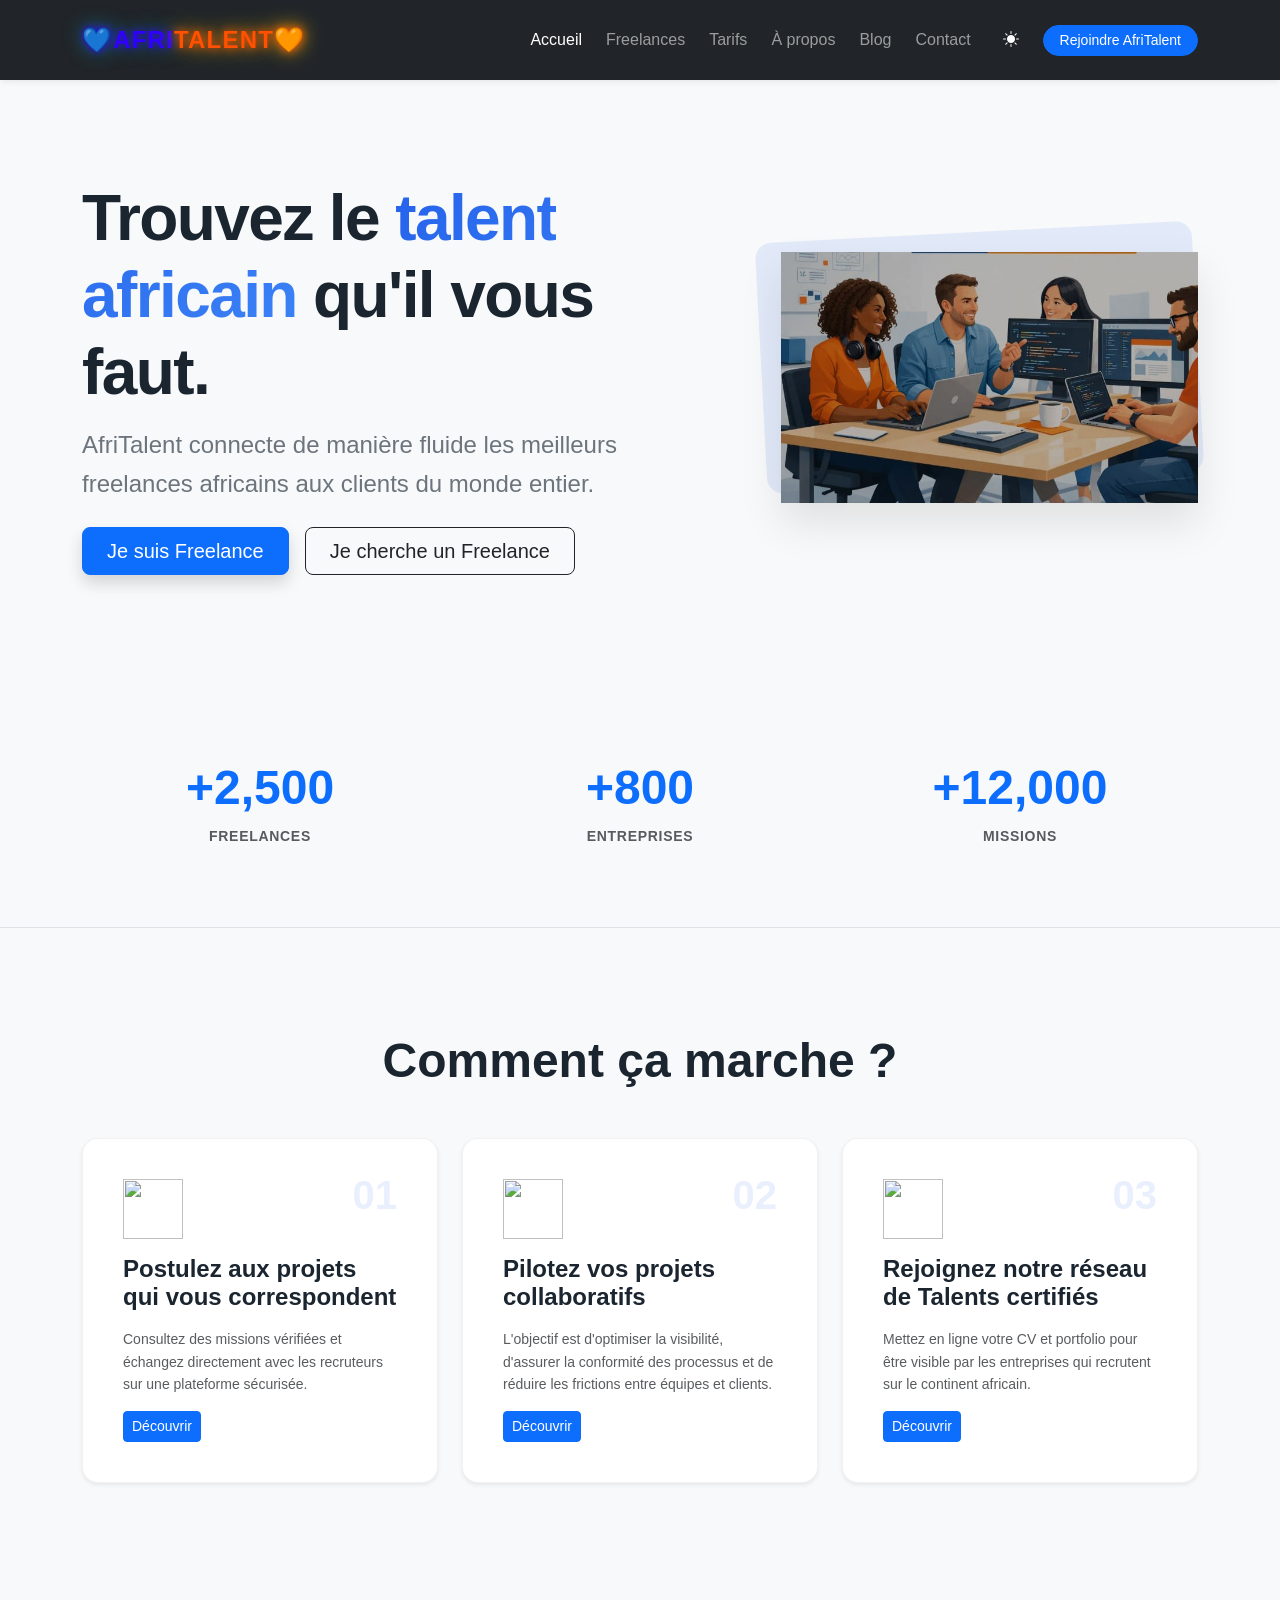
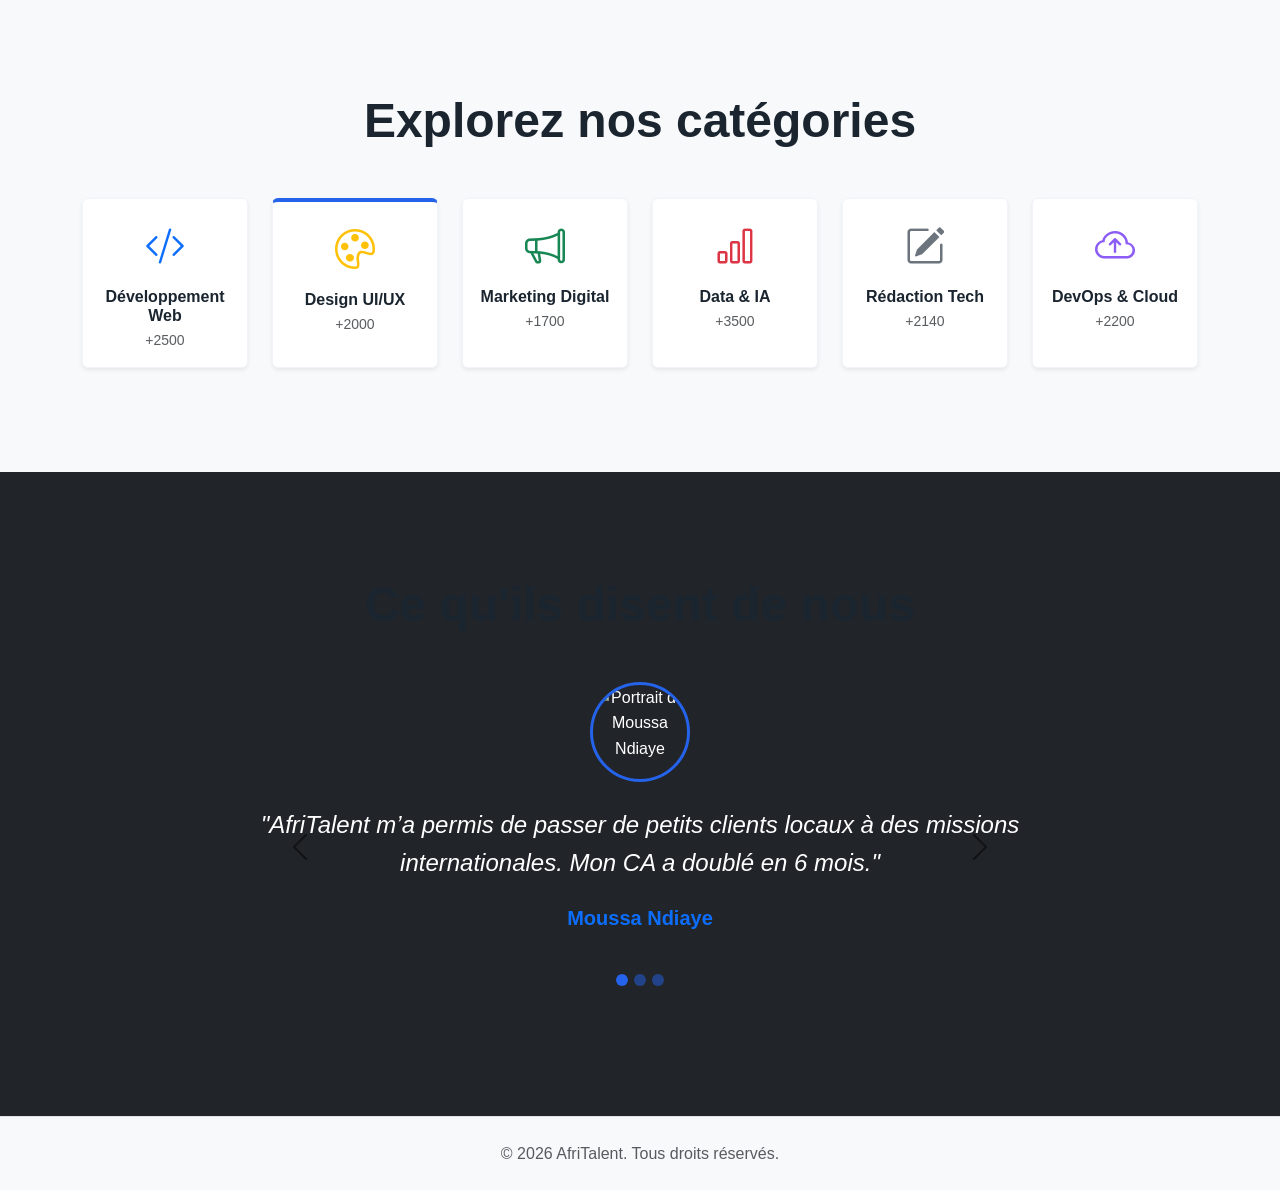
==== commit e876d393: "Finalisation : corrections responsive, optimisation du code et commentaires" ====
--- a/index.HTML
+++ b/index.HTML
@@ -1,23 +1,32 @@
 <!DOCTYPE html>
-<html lang="fr" data-bs-theme="light"> <head>
+<html lang="fr" data-bs-theme="light">
+
+<head>
   <meta charset="UTF-8">
   <meta name="viewport" content="width=device-width, initial-scale=1.0">
   <title>AfriTalent — Accueil</title>
 
+  <!-- Liens CDN (Bootstrap, Icons & Fonts) -->
   <link href="https://cdn.jsdelivr.net/npm/bootstrap@5.3.0/dist/css/bootstrap.min.css" rel="stylesheet">
   <link rel="stylesheet" href="https://cdn.jsdelivr.net/npm/bootstrap-icons@1.11.0/font/bootstrap-icons.css">
   <link rel="preconnect" href="https://fonts.googleapis.com">
   <link rel="preconnect" href="https://fonts.gstatic.com" crossorigin>
-  <link href="https://fonts.googleapis.com/css2?family=Plus+Jakarta+Sans:wght@400;500;700&display=swap" rel="stylesheet">
-
+  <link href="https://fonts.googleapis.com/css2=family=Plus+Jakarta+Sans:wght@400;500;700&display=swap"
+    rel="stylesheet">
+
+  <!-- Feuille de style personnalisée -->
   <link rel="stylesheet" href="css/style.css">
 </head>
 
 <body>
 
+  <!-- ========================================== -->
+  <!-- BARRE DE NAVIGATION                        -->
+  <!-- ========================================== -->
   <nav class="navbar navbar-expand-lg fixed-top custom-navbar navbar-dark bg-dark">
     <div class="container">
-      <a class="navbar-brand fw-bold text-uppercase tracking-wider" href="index.html">AfriTalent</a>
+      <a class="navbar-brand fw-bold text-uppercase tracking-wider neon-brand" href="index.html"><span
+          class="text-neon-blue">💙Afri</span><span class="text-neon-pink">Talent🧡</span></a>
       <button class="navbar-toggler" type="button" data-bs-toggle="collapse" data-bs-target="#navMenu"
         aria-controls="navMenu" aria-expanded="false" aria-label="Toggle navigation">
         <span class="navbar-toggler-icon"></span>
@@ -30,9 +39,11 @@
           <li class="nav-item"><a class="nav-link" href="about.html">À propos</a></li>
           <li class="nav-item"><a class="nav-link" href="Blog.html">Blog</a></li>
           <li class="nav-item"><a class="nav-link me-2" href="contact.html">Contact</a></li>
-          
+
+          <!-- Bouton de basculement Dark/Light Mode -->
           <li class="nav-item me-2">
-            <button id="themeToggle" class="btn btn-link nav-link text-white border-0 p-2" aria-label="Changer de thème">
+            <button id="themeToggle" class="btn btn-link nav-link text-white border-0 p-2"
+              aria-label="Changer de thème">
               <i id="themeIcon" class="bi bi-sun-fill"></i>
             </button>
           </li>
@@ -45,30 +56,39 @@
     </div>
   </nav>
 
-  <main style="padding-top: 76px;"> <section class="hero-section py-5 bg-light overflow-hidden">
+  <!-- ========================================== -->
+  <!-- CONTENU PRINCIPAL                          -->
+  <!-- ========================================== -->
+  <main style="padding-top: 76px;">
+
+    <!-- SECTION HERO -->
+    <section class="hero-section py-5 bg-light overflow-hidden">
       <div class="container py-4">
         <div class="row align-items-center g-5">
           <div class="col-lg-7 text-start">
-            <h1 class="display-3 fw-black mb-3 tracking-tight">
+            <h1 class="display-3 fw-bold mb-3 tracking-tight">
               Trouvez le <span class="text-gradient">talent africain</span> qu'il vous faut.
             </h1>
             <p class="lead text-secondary fs-4 mb-4 fw-normal hero-desc">
               AfriTalent connecte de manière fluide les meilleurs freelances africains aux clients du monde entier.
             </p>
             <div class="d-flex flex-wrap gap-3">
-              <a href="#" class="btn btn-primary btn-lg px-4 shadow">Je suis Freelance</a>
-              <a href="#" class="btn btn-outline-dark btn-lg px-4 btn-hero-outline">Je cherche un Freelance</a>
+              <a href="freelances.html" class="btn btn-primary btn-lg px-4 shadow">Je suis Freelance</a>
+              <a href="contact.html" class="btn btn-outline-dark btn-lg px-4 btn-hero-outline">Je cherche un
+                Freelance</a>
             </div>
           </div>
           <div class="col-lg-5 position-relative">
             <div class="hero-img-wrapper">
-              <img src="js/images/devellopeur.jpeg" class="img-fluid hero-img" alt="Développeur AfriTalent">
-            </div>
-          </div>
-        </div>
-      </div>
-    </section>
-
+              <img src="js/images/devellopeur.jpeg" class="img-fluid hero-img"
+                alt="Développeur africain travaillant sur son ordinateur portable">
+            </div>
+          </div>
+        </div>
+      </div>
+    </section>
+
+    <!-- SECTION STATISTIQUES (Compteurs) -->
     <section class="py-5 stats-section border-bottom">
       <div class="container">
         <div class="row g-4 text-center">
@@ -88,6 +108,7 @@
       </div>
     </section>
 
+    <!-- SECTION BENTO (Fonctionnement) -->
     <section class="py-5 bg-light bento-section">
       <div class="container py-4">
         <div class="text-center max-w-xl mx-auto mb-5">
@@ -95,39 +116,48 @@
         </div>
 
         <div class="bento-grid">
+          <!-- Carte 01 -->
           <div class="bento-card card-tall shadow-sm">
             <div class="bento-content">
               <span class="bento-step">01</span>
-              <img src="https://img.icons8.com/?size=100&id=108783&format=png&color=000000" alt="icon" class="bento-icon">
+              <img src="https://img.icons8.com/?size=100&id=108783&format=png&color=000000" alt="" class="bento-icon">
               <h4 class="fw-bold my-3">Postulez aux projets qui vous correspondent</h4>
-              <p class="text-muted small">Consultez des missions vérifiées et échangez directement avec les recruteurs sur une plateforme sécurisée.</p>
-              <a href="#" class="btn btn-sm btn-primary mt-auto align-self-start">Découvrir</a>
-            </div>
-          </div>
-
+              <p class="text-muted small">Consultez des missions vérifiées et échangez directement avec les recruteurs
+                sur une plateforme sécurisée.</p>
+              <a href="freelances.html" class="btn btn-sm btn-primary mt-auto align-self-start">Découvrir</a>
+            </div>
+          </div>
+
+          <!-- Carte 02 -->
           <div class="bento-card card-tall shadow-sm">
             <div class="bento-content">
               <span class="bento-step">02</span>
-              <img src="https://img.icons8.com/?size=100&id=M7COJD1KT27d&format=png&color=000000" alt="icon" class="bento-icon">
+              <img src="https://img.icons8.com/?size=100&id=M7COJD1KT27d&format=png&color=000000" alt=""
+                class="bento-icon">
               <h4 class="fw-bold my-3">Pilotez vos projets collaboratifs</h4>
-              <p class="text-muted small">L'objectif est d'optimiser la visibilité, d'assurer la conformité des processus et de réduire les frictions entre équipes et clients.</p>
-              <a href="#" class="btn btn-sm btn-primary mt-auto align-self-start">Découvrir</a>
-            </div>
-          </div>
-
+              <p class="text-muted small">L'objectif est d'optimiser la visibilité, d'assurer la conformité des
+                processus et de réduire les frictions entre équipes et clients.</p>
+              <a href="about.html" class="btn btn-sm btn-primary mt-auto align-self-start">Découvrir</a>
+            </div>
+          </div>
+
+          <!-- Carte 03 -->
           <div class="bento-card card-tall shadow-sm">
             <div class="bento-content">
               <span class="bento-step">03</span>
-              <img src="https://img.icons8.com/?size=100&id=A4xo2aHWaFPI&format=png&color=000000" alt="icon" class="bento-icon">
+              <img src="https://img.icons8.com/?size=100&id=A4xo2aHWaFPI&format=png&color=000000" alt=""
+                class="bento-icon">
               <h4 class="fw-bold my-3">Rejoignez notre réseau de Talents certifiés</h4>
-              <p class="text-muted small">Mettez en ligne votre CV et portfolio pour être visible par les entreprises qui recrutent sur le continent africain.</p>
-              <a href="#" class="btn btn-sm btn-primary mt-auto align-self-start">Découvrir</a>
-            </div>
-          </div>
-        </div>
-      </div>
-    </section>
-
+              <p class="text-muted small">Mettez en ligne votre CV et portfolio pour être visible par les entreprises
+                qui recrutent sur le continent africain.</p>
+              <a href="freelances.html" class="btn btn-sm btn-primary mt-auto align-self-start">Découvrir</a>
+            </div>
+          </div>
+        </div>
+      </div>
+    </section>
+
+    <!-- SECTION CATÉGORIES / SERVICES -->
     <section id="services" class="py-5 style-section-white">
       <div class="container py-4">
         <h2 class="display-5 fw-bold text-center mb-5">Explorez nos catégories</h2>
@@ -196,57 +226,75 @@
       </div>
     </section>
 
+    <!-- SECTION TÉMOIGNAGES (Carrousel) -->
     <section class="py-5 bg-dark text-white overflow-hidden">
       <div class="container py-4">
         <h2 class="display-5 fw-bold text-center mb-5">Ce qu'ils disent de nous</h2>
 
-        <div id="testimonialCarousel" class="carousel slide auto-carousel mx-auto" data-bs-ride="carousel" style="max-width: 800px;">
+        <div id="testimonialCarousel" class="carousel slide auto-carousel mx-auto" data-bs-ride="carousel"
+          style="max-width: 800px;">
           <div class="carousel-indicators">
-            <button type="button" data-bs-target="#testimonialCarousel" data-bs-slide-to="0" class="active" aria-current="true" aria-label="Slide 1"></button>
-            <button type="button" data-bs-target="#testimonialCarousel" data-bs-slide-to="1" aria-label="Slide 2"></button>
-            <button type="button" data-bs-target="#testimonialCarousel" data-bs-slide-to="2" aria-label="Slide 3"></button>
+            <button type="button" data-bs-target="#testimonialCarousel" data-bs-slide-to="0" class="active"
+              aria-current="true" aria-label="Slide 1"></button>
+            <button type="button" data-bs-target="#testimonialCarousel" data-bs-slide-to="1"
+              aria-label="Slide 2"></button>
+            <button type="button" data-bs-target="#testimonialCarousel" data-bs-slide-to="2"
+              aria-label="Slide 3"></button>
           </div>
 
           <div class="carousel-inner text-center pb-5">
+            <!-- Témoignage 1 -->
             <div class="carousel-item active">
               <div class="testimonial-avatar-wrapper mb-4">
-                <img src="https://jolixi.com/files/preview/960x967/11614679528gpxcw5pyrhptlqarkiqc1qfloulgbq0bx5gnunir8nbdcm93yqz93zonabzn1t6rxunjpfiyyc46r8v6xo45vqxfjc4uv1mkmltd.jpg" class="testimonial-avatar" alt="Moussa Ndiaye">
+                <img
+                  src="https://jolixi.com/files/preview/960x967/11614679528gpxcw5pyrhptlqarkiqc1qfloulgbq0bx5gnunir8nbdcm93yqz93zonabzn1t6rxunjpfiyyc46r8v6xo45vqxfjc4uv1mkmltd.jpg"
+                  class="testimonial-avatar rounded-circle" alt="Portrait de Moussa Ndiaye">
               </div>
               <p class="fs-4 fst-italic px-3 mb-4">
-                "AfriTalent m’a permis de passer de petits clients locaux à des missions internationales. Mon CA a doublé en 6 mois."
+                "AfriTalent m’a permis de passer de petits clients locaux à des missions internationales. Mon CA a
+                doublé en 6 mois."
               </p>
               <h5 class="fw-bold text-primary">Moussa Ndiaye</h5>
               <span class="text-muted small">Développeur Fullstack</span>
             </div>
 
+            <!-- Témoignage 2 -->
             <div class="carousel-item">
               <div class="testimonial-avatar-wrapper mb-4">
-                <img src="js/images/khadijambaye.jpeg" class="testimonial-avatar" alt="Khadija Mbaye">
+                <img src="js/images/khadijambaye.jpeg" class="testimonial-avatar rounded-circle"
+                  alt="Portrait de Khadija Mbaye">
               </div>
               <p class="fs-4 fst-italic px-3 mb-4">
-                "AfriTalent m'a permis de trouver un développeur compétent et réactif en moins de 48 heures pour piloter notre transformation digitale."
+                "AfriTalent m'a permis de trouver un développeur compétent et réactif en moins de 48 heures pour piloter
+                notre transformation digitale."
               </p>
               <h5 class="fw-bold text-primary">Khadija Mbaye</h5>
               <span class="text-muted small">Directrice d'Agence</span>
             </div>
 
+            <!-- Témoignage 3 -->
             <div class="carousel-item">
               <div class="testimonial-avatar-wrapper mb-4">
-                <img src="https://blog.prestataires.pro/wp-content/uploads/2022/12/Developpeur-logiciel-01.jpg.webp" class="testimonial-avatar" alt="Mamadou Gueye">
+                <img src="https://blog.prestataires.pro/wp-content/uploads/2022/12/Developpeur-logiciel-01.jpg.webp"
+                  class="testimonial-avatar rounded-circle" alt="Portrait de Mamadou Gueye">
               </div>
               <p class="fs-4 fst-italic px-3 mb-4">
-                "Je sortais de formation sans expérience. AfriTalent m’a donné une visibilité inédite et j'ai signé mon premier contrat."
+                "Je sortais de formation sans expérience. AfriTalent m’a donné une visibilité inédite et j'ai signé mon
+                premier contrat."
               </p>
               <h5 class="fw-bold text-primary">Mamadou Gueye</h5>
               <span class="text-muted small">UI/UX Designer</span>
             </div>
           </div>
 
-          <button class="carousel-control-prev" type="button" data-bs-target="#testimonialCarousel" data-bs-slide="prev">
+          <!-- Contrôles du Carrousel -->
+          <button class="carousel-control-prev" type="button" data-bs-target="#testimonialCarousel"
+            data-bs-slide="prev">
             <span class="carousel-control-prev-icon" aria-hidden="true"></span>
             <span class="visually-hidden">Précédent</span>
           </button>
-          <button class="carousel-control-next" type="button" data-bs-target="#testimonialCarousel" data-bs-slide="next">
+          <button class="carousel-control-next" type="button" data-bs-target="#testimonialCarousel"
+            data-bs-slide="next">
             <span class="carousel-control-next-icon" aria-hidden="true"></span>
             <span class="visually-hidden">Suivant</span>
           </button>
@@ -255,16 +303,21 @@
     </section>
   </main>
 
+  <!-- ========================================== -->
+  <!-- PIED DE PAGE (FOOTER)                      -->
+  <!-- ========================================== -->
   <footer class="text-center py-4 border-top style-footer">
     <div class="container">
       <p class="text-muted mb-0">&copy; 2026 AfriTalent. Tous droits réservés.</p>
     </div>
   </footer>
 
+  <!-- BOUTON RETOUR EN HAUT -->
   <button id="backToTop" class="btn btn-primary rounded-circle shadow" aria-label="Retour en haut">
     <i class="bi bi-arrow-up"></i>
   </button>
 
+  <!-- Scripts JavaScript (Bootstrap Bundle inclut Popper) -->
   <script src="https://cdn.jsdelivr.net/npm/bootstrap@5.3.0/dist/js/bootstrap.bundle.min.js"></script>
   <script src="js/main.js"></script>
 </body>
--- a/css/style.css
+++ b/css/style.css
@@ -1,176 +1,152 @@
-
-/* ========== VARIABLES CSS - COULEURS AFRIQUE TECH ========== */
+/* ==========================================================================
+   1. VARIABLES GLOBALES (Design System)
+   ========================================================================== */
 :root {
-  --color-primary: #a4b7e0;    /* Bleu AfriTalent */
-  --color-accent: #f59e0b;     /* Orange/Ambre */
-  --color-dark: #000000;       /* Texte principal */
-  
-  --font-heading: 'Poppins', sans-serif;  /* Titres expressifs */
-  --font-body: 'Inter', sans-serif;       /* Texte lisible */
-  
-  
-  --spacing-section: 4rem;
-  
-}
-
-/* ========== RESET + BASE ========== */
+    /* Palette de couleurs AfriTalent */
+    --color-primary: #2563eb;
+    /* Bleu Royal principal */
+    --color-primary-light: #3b82f6;
+    /* Bleu clair pour dégradés */
+    --color-accent: #f59e0b;
+    /* Orange/Ambre pour les éléments clés */
+    --color-dark: #1a2530;
+    /* Texte principal / Anthracite foncé */
+    --color-light: #f8f9fa;
+    /* Fond clair par défaut */
+    --color-white: #ffffff;
+    /* Blanc pur */
+
+    /* Typographies professionnelles */
+    --font-heading: 'Plus Jakarta Sans', sans-serif;
+    --font-body: 'Plus Jakarta Sans', sans-serif;
+
+    /* Espacements, Micro-habillages et Ombres uniformes */
+    --spacing-section: 4rem;
+    --spacing-md: 1rem;
+    --spacing-sm: 0.5rem;
+    --radius: 16px;
+    --shadow: 0 4px 6px -1px rgba(0, 0, 0, 0.05), 0 2px 4px -1px rgba(0, 0, 0, 0.02);
+}
+
+/* ==========================================================================
+   2. RESET & BASE CONFIGURATION
+   ========================================================================== */
 * {
-  margin: 0;
-  padding: 0;
-  box-sizing: border-box;
+    margin: 0;
+    padding: 0;
+    box-sizing: border-box;
+    /* Sécurise le calcul des largeurs avec paddings */
 }
 
 body {
-  font-family: var(--font-body);
-  color: var(--color-dark);
-  background-color: var(--color-light);
-  line-height: 1.6;
-}
-
-h1, h2, h3, h4, h5, h6 , p{
-  font-family: var(--font-heading);
-  font-weight: 700;
-  color: var(--color-dark);
-}
-
+    font-family: var(--font-body);
+    color: var(--color-dark);
+    background-color: var(--color-light);
+    line-height: 1.6;
+    overflow-x: hidden;
+    /* Empêche le scroll horizontal parasite sur mobile */
+}
+
+/* Style de base du logo */
+.neon-brand {
+    font-size: 1.5rem;
+    letter-spacing: 2px;
+    text-shadow: 0 0 5px rgba(255, 255, 255, 0.2);
+}
+
+/* Néon Bleu Clair pour "Afri" */
+.text-neon-blue {
+    color: #2f00ff;
+    text-shadow: 0 0 8px #2f00ff, 0 0 20px rgba(0, 210, 255, 0.5);
+}
+
+/* Néon Rose pour "Talent" */
+.text-neon-pink {
+    color: #ff5100;
+    text-shadow: 0 0 8px #ff5100, 0 0 20px rgb(255, 187, 0);
+}
+
+/* Optionnel : Effet au survol */
+.neon-brand:hover .text-neon-blue {
+    text-shadow: 0 0 12px #b98da7, 0 0 25px #b98da7;
+    transition: all 0.3s ease;
+}
+
+.neon-brand:hover .text-neon-pink {
+    text-shadow: 0 0 12px #e378ec, 0 0 25px #e378ec;
+    transition: all 0.3s ease;
+}
+
+/* Titres sémantiques forcés */
+h1,
+h2,
+h3,
+h4,
+h5,
+h6 {
+    font-family: var(--font-heading);
+    color: var(--color-dark);
+}
+
+/* Sécurisation du comportement fluide des images */
 img {
-  max-width: 100%;
-  display: block;
-  width: auto;
-  height:auto;
-}
-
-/* ========== NAVBAR STYLISÉE ========== */
+    max-width: 100%;
+    display: block;
+    height: auto;
+}
+
+/* Classes utilitaires de graisse et d'espacement de lettres */
+.fw-black {
+    font-weight: 800;
+}
+
+.tracking-tight {
+    letter-spacing: -0.025em;
+}
+
+.tracking-wider {
+    letter-spacing: 0.05em;
+}
+
+/* ==========================================================================
+   3. NAVIGATION (NAVBAR)
+   ========================================================================== */
 .navbar {
-  background-color: rgb(0, 0, 0);
-  box-shadow: var(--shadow);
-  padding: var(--spacing-md) 0;
-  transition: all 0.3s ease; /* Pour le JS du scroll après */
+    box-shadow: var(--shadow);
+    padding: var(--spacing-md) 0;
+    transition: all 0.3s ease-in-out;
+    /* Fluidité lors du scroll détecté par le JS */
 }
 
 .navbar-brand {
-  font-family: var(--font-heading);
-  font-weight: 800;
-  font-size: 1.5rem;
-  color: var(--color-primary) !important;
+    font-family: var(--font-heading);
+    font-weight: 800;
+    font-size: 1.5rem;
 }
 
 .nav-link {
-  font-weight: 500;
-  color: var(--color-dark) !important;
-  margin: 0 var(--spacing-sm);
-  transition: color 0.3s;
-}
-
-.nav-link:hover {
-  color: var(--color-primary) !important;
-}
-* CSS à ajouter dans style.css */
-.hero {
-  padding: var(--spacing-section) 0;
-  background: linear-gradient(135deg, var(--color-light) 0%, #fff 100%);
-}
-
-.hero-title {
-  font-family: var(--font-heading);
-  font-size: clamp(2.5rem, 5vw, 4rem); /* Typo expressive responsive */
-  font-weight: 800;
-  line-height: 1.1;
-  margin-bottom: 1rem;
-}
-
-.hero-title span {
-  color: var(--color-accent); /* Le mot en orange */
-}
-
-.hero-text {
-  font-size: 1.125rem;
-  color: #64748b;
-  margin-bottom: 2rem;
-}
-
-.hero-img {
-  border-radius: var(--radius);
-  box-shadow: var(--shadow);
-}
-.bento-grid {
-  display: grid;
-  grid-template-columns: repeat(3, 1fr);
-  grid-auto-rows: 200px;
-  gap: 1rem;
-}
-
-.bento-card {
-  background: white;
-  border-radius: var(--radius);
-  padding: 2rem;
-  box-shadow: var(--shadow);
-  font-family: var(--font-heading);
-  font-weight: 700;
-  display: flex;
-  align-items: center;
-  justify-content: center;
-  transition: all 0.3s ease;
-}
-
-/* La carte "big" prend 2 colonnes */
-.bento-card.big {
-  grid-column: span 2;
-  background: var(--color-primary);
-  color: white;
-}
-
-/* Effet hover demandé */
-.bento-card:hover {
-  transform: translateY(-8px);
-  box-shadow: 0 12px 20px rgba(0, 0, 0, 0.15);
-}
-
-/* Responsive */
-@media (max-width: 768px) {
-  .bento-grid {
-    grid-template-columns: 1fr;
-  }
-  .bento-card.big {
-    grid-column: span 1;
-  }
-}
-category-card {
-  background: white;
-  border-radius: var(--radius);
-  padding: 3rem 2rem;
-  text-align: center;
-  box-shadow: var(--shadow);
-  transition: all 0.3s ease; /* Effet hover */
-}
-
-.category-card:hover {
-  transform: scale(1.05); /* Transformation */
-  box-shadow: 0 15px 30px rgba(37, 99, 235, 0.2); /* Ombre colorée */
-  border: 2px solid var(--color-primary);
-}
-.img temoignage{
-    font-weight: 100;
-    height: 100;
-  }
-
-  /* Base et Utilitaires Typographiques */
-@import url('https://fonts.googleapis.com/css2?family=Plus+Jakarta+Sans:wght@400;500;700;800&display=swap');
-
-body {
-    font-family: 'Plus Jakarta Sans', sans-serif;
-    color: #1e293b;
-}
-
-.fw-black { font-weight: 800; }
-.tracking-tight { letter-spacing: -0.025em; }
-.tracking-wider { letter-spacing: 0.05em; }
-
-/* --- 1. CONFIGURATION HERO ASYMÉTRIQUE --- */
+    font-weight: 500;
+    transition: color 0.2s ease;
+}
+
+/* Effets de transition de la Navbar au Scroll via JS */
+.custom-navbar.navbar-scrolled {
+    padding: 0.5rem 0;
+    background-color: var(--bs-body-bg) !important;
+    /* S'adapte nativement au thème Bootstrap */
+    box-shadow: 0 4px 15px rgba(0, 0, 0, 0.08);
+}
+
+/* ==========================================================================
+   4. PAGE D'ACCUEIL (INDEX.HTML)
+   ========================================================================== */
+
+/* --- Section Hero Asymétrique --- */
 .text-gradient {
-    background: linear-gradient(135deg, #2563eb, #3b82f6);
+    background: linear-gradient(135deg, var(--color-primary), var(--color-primary-light));
     -webkit-background-clip: text;
     -webkit-text-fill-color: transparent;
+    /* Permet d'appliquer le dégradé sur le texte */
 }
 
 .hero-img-wrapper {
@@ -178,6 +154,7 @@
     padding-left: 20px;
 }
 
+/* Effet d'arrière-plan géométrique pivoté derrière la photo Hero */
 .hero-img-wrapper::before {
     content: '';
     position: absolute;
@@ -185,9 +162,9 @@
     left: 0;
     width: 100%;
     height: 100%;
-    background: #2563eb;
+    background: var(--color-primary);
     z-index: 0;
-    border-radius: var(--bs-border-radius-xl)!important;
+    border-radius: var(--bs-border-radius-xl);
     transform: rotate(-3deg);
     opacity: 0.1;
 }
@@ -195,28 +172,29 @@
 .hero-img {
     position: relative;
     z-index: 1;
-    box-shadow: 0 20px 40px rgba(0,0,0,0.1);
-    transform: scale(1.02);
+    box-shadow: 0 20px 40px rgba(0, 0, 0, 0.1);
     transition: transform 0.4s ease;
 }
 
 .hero-img:hover {
     transform: scale(1.05) rotate(1deg);
-}
-
-/* --- 2. SECTION BENTO GRID (CSS GRID) --- */
+    /* Effet d'interaction dynamique discret */
+}
+
+/* --- Structure Bento Grid (CSS Grid) --- */
 .bento-grid {
     display: grid;
-    grid-template-columns: repeat(3, 13fr);
+    grid-template-columns: repeat(3, 1fr);
+    /* 3 colonnes égales sur Desktop */
     gap: 1.5rem;
     margin-top: 2rem;
 }
 
 .bento-card {
-    background: #ffffff;
-    border-radius: 16px;
-    border: 1px solid rgba(0,0,0,0.05);
-    box-shadow: 0 4px 6px -1px rgba(0,0,0,0.02), 0 2px 4px -1px rgba(0,0,0,0.01);
+    background: var(--color-white);
+    border-radius: var(--radius);
+    border: 1px solid rgba(0, 0, 0, 0.05);
+    box-shadow: var(--shadow);
     overflow: hidden;
     transition: all 0.3s cubic-bezier(0.4, 0, 0.2, 1);
 }
@@ -229,6 +207,7 @@
     position: relative;
 }
 
+/* Chiffre indicateur de l'étape en arrière-plan */
 .bento-step {
     position: absolute;
     top: 1.5rem;
@@ -244,56 +223,48 @@
     object-fit: contain;
 }
 
-/* Positionnement asymétrique Bento */
+/* Modificateurs d'asymétrie de grille */
 .card-large {
     grid-column: span 2;
 }
+
 .card-tall {
     grid-row: span 2;
 }
+
 .card-wide {
     grid-column: span 2;
 }
 
-/* Effet Hover sur la Bento Grid */
+/* Animation au survol des cartes Bento */
 .bento-card:hover {
     transform: translateY(-5px);
-    box-shadow: 0 20px 25px -5px rgba(0, 0, 0, 0.05), 0 10px 10px -5px rgba(0, 0, 0, 0.02);
+    box-shadow: 0 20px 25px -5px rgba(0, 0, 0, 0.05);
     border-color: rgba(37, 99, 235, 0.2);
 }
 
-/* Responsive Bento Grid */
-@media (max-width: 992px) {
-    .bento-grid {
-        grid-template-columns: 1fr;
-    }
-    .card-large, .card-tall, .card-wide {
-        grid-column: span 1;
-        grid-row: span 1;
-    }
-}
-
-/* --- 3. EFFETS HOVER - CATÉGORIES --- */
+/* --- Section Catégories / Services --- */
 .service-card {
-    box-shadow: 0 4px 6px -1px rgba(0, 0, 0, 0.05);
+    box-shadow: var(--shadow);
     transition: all 0.3s cubic-bezier(0.4, 0, 0.2, 1);
     cursor: pointer;
-    background: #ffffff;
+    background: var(--color-white);
     border: 1px solid #f1f5f9 !important;
 }
 
 .service-card:hover {
     transform: translateY(-8px) scale(1.03);
-    box-shadow: 0 20px 25px -5px rgba(37, 99, 235, 0.1), 0 10px 10px -5px rgba(37, 99, 235, 0.04);
-    border-color: #2563eb !important;
-}
-
+    box-shadow: 0 20px 25px -5px rgba(37, 99, 235, 0.1);
+    border-color: var(--color-primary) !important;
+}
+
+/* Mise en avant de la catégorie sélectionnée par défaut */
 .service-active {
-    border-top: 4px solid #2563eb !important;
+    border-top: 4px solid var(--color-primary) !important;
     box-shadow: 0 10px 15px -3px rgba(0, 0, 0, 0.05);
 }
 
-/* --- 4. CAROUSEL TÉMOIGNAGES OPTIMISÉ --- */
+/* --- Section Carrousel de Témoignages --- */
 .testimonial-avatar-wrapper {
     width: 100px;
     height: 100px;
@@ -306,388 +277,193 @@
     height: 100%;
     object-fit: cover;
     border-radius: 50%;
-    border: 3px solid #2563eb;
+    border: 3px solid var(--color-primary);
 }
 
 #testimonialCarousel .carousel-indicators [data-bs-target] {
     width: 12px;
     height: 12px;
     border-radius: 50%;
-    background-color: #2563eb;
+    background-color: var(--color-primary);
 }
 
 #testimonialCarousel .carousel-control-prev-icon,
 #testimonialCarousel .carousel-control-next-icon {
-    filter: invert(1) grayscale(100); /* Améliore la visibilité des flèches */
-}
-/* --- Base Style --- */
-body {
-    font-family: 'Plus Jakarta Sans', sans-serif;
-    color: #1a2530;
-}
-
-/* Forcer les photos de l'équipe à être parfaitement rondes et égales */
+    filter: invert(1) grayscale(100);
+    /* Améliore le contraste des flèches en mode sombre/clair */
+}
+
+/* ==========================================================================
+   5. PAGE CATALOGUE & PROFILS (FREELANCES.HTML)
+   ========================================================================== */
+.profile-card {
+    transition: transform 0.2s ease-in-out, box-shadow 0.2s ease-in-out;
+}
+
+.profile-card:hover {
+    transform: translateY(-4px);
+    box-shadow: 0 10px 20px rgba(0, 0, 0, 0.08) !important;
+}
+
+/* Crop intelligent des images de profils (pas de déformation) */
+.card-img-wrapper {
+    width: 100%;
+    height: 200px;
+    overflow: hidden;
+    background-color: var(--color-white);
+}
+
+.card-img-wrapper img {
+    width: 100%;
+    height: 100%;
+    object-fit: cover;
+}
+
+.filter-select {
+    width: 250px;
+}
+
+/* ==========================================================================
+   6. PAGE À PROPOS & FORMULAIRES (ABOUT.HTML / CONTACT.HTML / TARIFS.HTML)
+   ========================================================================== */
 .team-img {
     width: 120px;
     height: 120px;
     object-fit: cover;
 }
 
-/* --- Media Queries Personnalisées (Exigées) --- */
-
-/* Mobile (375px et moins / ajustements fins) */
+.card-features li {
+    font-size: 0.95rem;
+}
+
+/* ==========================================================================
+   7. ANIMATIONS ET UTILITAIRES (INTERSECTION OBSERVER JS)
+   ========================================================================== */
+#backToTop {
+    position: fixed;
+    bottom: 30px;
+    right: -60px;
+    /* Dissimulé hors de l'écran par défaut */
+    z-index: 1030;
+    width: 45px;
+    height: 45px;
+    opacity: 0;
+    transition: all 0.4s cubic-bezier(0.16, 1, 0.3, 1);
+}
+
+#backToTop.show {
+    right: 30px;
+    /* Glisse élégamment vers l'intérieur de l'écran */
+    opacity: 1;
+}
+
+/* Classes pour le scroll-animation au défilement de la page */
+.fade-in-section {
+    opacity: 0;
+    transform: translateY(30px);
+    visibility: hidden;
+    transition: opacity 0.8s cubic-bezier(0.25, 1, 0.5, 1), transform 0.8s cubic-bezier(0.25, 1, 0.5, 1);
+    will-change: opacity, transform;
+}
+
+.fade-in-section.is-visible {
+    opacity: 1;
+    transform: translateY(0);
+    visibility: visible;
+}
+
+.freelance-card {
+    transition: opacity 0.3s ease, transform 0.3s ease;
+    will-change: opacity, transform;
+}
+
+/* --- Habillage validation formulaires --- */
+.is-invalid-custom {
+    border-color: #dc3545 !important;
+    background-image: url("data:image/svg+xml,%3csvg xmlns='http://www.w3.org/2000/svg' viewBox='0 0 12 12' width='12' height='12' fill='none' stroke='%23dc3545'%3e%3ccircle cx='6' cy='6' r='4.5' stroke-width='1'/%3e%3cpath stroke-linejoin='round' d='M5.8 3.6h.4L6 6.5z'/%3e%3ccircle cx='6' cy='8.2' r='.6' fill='%23dc3545'/%3e%3c/svg%3e");
+    background-repeat: no-repeat;
+    background-position: right calc(0.375em + 0.1875rem) center;
+    background-size: calc(0.75em + 0.375rem) calc(0.75em + 0.375rem);
+}
+
+/* ==========================================================================
+   8. MEDIA QUERIES PERSONNALISÉES (RESPONSIVE DESIGN)
+   ========================================================================== */
+
+/* Écrans Mobiles (Ajustements fins ≤ 575px) */
 @media (max-width: 575.98px) {
     h1 {
         font-size: 1.8rem !important;
     }
+
     .navbar-brand {
         font-size: 1.2rem;
     }
-    .carte {
-        margin-bottom: 0.5rem;
-    }
-}
-
-/* Tablette (768px à 991px) */
+
+    .filter-select {
+        width: 100% !important;
+    }
+
+    /* Filtre prend toute la largeur */
+    .card-img-wrapper {
+        height: 180px;
+    }
+
+    .bento-grid {
+        grid-template-columns: 1fr;
+        /* Passage à une seule colonne */
+    }
+
+    .card-large,
+    .card-tall,
+    .card-wide {
+        grid-column: span 1;
+        grid-row: span 1;
+    }
+
+    /* Empêche les zooms asymétriques de faire déborder les blocs sur mobile */
+    .card-premium {
+        transform: scale(1) !important;
+        margin-top: 1.5rem;
+        margin-bottom: 1.5rem;
+    }
+}
+
+/* Tablettes (768px à 991px) */
 @media (min-width: 768px) and (max-width: 991.98px) {
     .py-5 {
         padding-top: 3rem !important;
         padding-bottom: 3rem !important;
     }
+
     .team-img {
         width: 100px;
         height: 100px;
     }
-}
-
-/* Large Desktop (1200px+) */
+
+    .card-img-wrapper {
+        height: 170px;
+    }
+
+    .card-premium {
+        transform: scale(1.02) !important;
+    }
+}
+
+/* Grands Écrans Desktop (1200px+) */
 @media (min-width: 1200px) {
     .container {
-        max-width: 1140px; /* Aligné sur les standards desktop Bootstrap */
-    }
+        max-width: 1140px;
+    }
+
     .py-5 {
         padding-top: 5rem !important;
         padding-bottom: 5rem !important;
     }
-}
-/* --- Base Style --- */
-body {
-    font-family: 'Plus Jakarta Sans', sans-serif;
-    color: #1a2530;
-}
-
-/* Forcer les photos de l'équipe à être parfaitement rondes et égales */
-.team-img {
-    width: 120px;
-    height: 120px;
-    object-fit: cover;
-}
-
-/* --- Media Queries Personnalisées (Exigées) --- */
-
-/* Mobile (375px et moins / ajustements fins) */
-@media (max-width: 575.98px) {
-    h1 {
-        font-size: 1.8rem !important;
-    }
-    .navbar-brand {
-        font-size: 1.2rem;
-    }
-    .carte {
-        margin-bottom: 0.5rem;
-    }
-}
-
-/* Tablette (768px à 991px) */
-@media (min-width: 768px) and (max-width: 991.98px) {
-    .py-5 {
-        padding-top: 3rem !important;
-        padding-bottom: 3rem !important;
-    }
-    .team-img {
-        width: 100px;
-        height: 100px;
-    }
-}
-
-/* Large Desktop (1200px+) */
-@media (min-width: 1200px) {
-    .container {
-        max-width: 1140px; /* Aligné sur les standards desktop Bootstrap */
-    }
-    .py-5 {
-        padding-top: 5rem !important;
-        padding-bottom: 5rem !important;
-    }
-}
-/* --- Styles de Base & Formulaires --- */
-body {
-    font-family: 'Plus Jakarta Sans', sans-serif;
-    background-color: #f8f9fa;
-}
-
-.error-message {
-    display: none; /* Masqué par défaut, géré par votre script js/main.js */
-    color: #dc3545;
-    font-size: 0.85rem;
-    margin-top: 0.25rem;
-}
-
-/* --- Media Queries --- */
-
-/* Mobile (Ajustements pour les écrans étroits à 375px) */
-@media (max-width: 575.98px) {
-    .container-main {
-        margin-top: 1.5rem !important;
-        margin-bottom: 1.5rem !important;
-        padding-left: 15px;
-        padding-right: 15px;
-    }
-    
-    /* Change le ratio de la carte pour éviter qu'elle soit écrasée en hauteur sur mobile */
-    .ratio-mobile {
-        --bs-aspect-ratio: 75% !important; /* Devient un format 4:3 plus lisible */
-    }
-    
-    #contactForm {
-        padding: 1.5rem !important;
-    }
-}
-
-/* Tablette (Ajustements à 768px) */
-@media (min-width: 768px) and (max-width: 991.98px) {
-    .card-body {
-        padding: 1.5rem !important;
-    }
-}
-
-/* Grand Desktop (1200px+) */
-@media (min-width: 1200px) {
-    .container {
-        max-width: 1140px;
-    }
-    .container-main {
-        margin-top: 4rem !important;
-        margin-bottom: 4rem !important;
-    }
-}
-/* --- Base Styles --- */
-body {
-    font-family: 'Plus Jakarta Sans', sans-serif;
-    background-color: #f4f6f9;
-}
-
-.card {
-    transition: transform 0.3s ease, box-shadow 0.3s ease;
-}
-
-.card-features li {
-    font-size: 0.95rem;
-}
-
-/* --- Media Queries --- */
-
-/* Mobile (Ajustements fins à 375px) */
-@media (max-width: 575.98px) {
-    .section-tarifs {
-        margin-top: 1.5rem !important;
-        margin-bottom: 1.5rem !important;
-    }
-    h2 {
-        font-size: 1.75rem;
-    }
-    /* Annulation du scale sur mobile pour éviter que la carte ne bave sur les côtés à 375px */
-    .card-premium {
-        transform: scale(1) !important;
-        margin-top: 1.5rem;
-        margin-bottom: 1.5rem;
-    }
-}
-
-/* Tablette (Ajustements à 768px) */
-@media (min-width: 768px) and (max-width: 991.98px) {
-    /* Sur tablette à 2 colonnes, force la carte Pro à s'aligner proprement */
-    .card-premium {
-        transform: scale(1.02) !important;
-    }
-}
-
-/* Grand Desktop (1200px+) */
-@media (min-width: 1200px) {
-    .container {
-        max-width: 1140px;
-    }
-    /* Effet de zoom élégant activé uniquement sur grand écran */
+
+    /* Zoom 3D premium exclusif aux desktops */
     .card-premium {
         transform: scale(1.06);
         z-index: 2;
     }
-    .plan-card:hover {
-        transform: translateY(-5px);
-    }
-}
-/* --- Base Styles Appliqués au Catalogue --- */
-body {
-    font-family: 'Plus Jakarta Sans', sans-serif;
-    background-color: #f8f9fa;
-}
-
-/* Forcer l'affichage de toutes les cartes à l'identique avec structure flexible */
-.profile-card {
-    transition: transform 0.2s ease-in-out, box-shadow 0.2s ease-in-out;
-}
-
-.profile-card:hover {
-    transform: translateY(-4px);
-    box-shadow: 0 10px 20px rgba(0,0,0,0.08) !important;
-}
-
-/* Uniformisation des proportions des images */
-.card-img-wrapper {
-    width: 100%;
-    height: 200px;
-    overflow: hidden;
-    background-color: #ffffff;
-}
-
-.card-img-wrapper img {
-    width: 100%;
-    height: 100%;
-    object-fit: cover;
-}
-
-/* Sécurisation de l'affichage par défaut du sélecteur de filtre */
-.filter-select {
-    width: 250px;
-}
-
-/* --- Media Queries Personnalisées --- */
-
-/* Mobile (Ajustements à 375px et moins) */
-@media (max-width: 575.98px) {
-    .main-content {
-        padding-top: 1.5rem !important;
-    }
-    h1 {
-        font-size: 1.8rem;
-    }
-    /* Filtre prend toute la largeur sur petit écran pour une meilleure ergonomie */
-    .filter-select {
-        width: 100% !important;
-    }
-    .card-img-wrapper {
-        height: 180px; /* Légèrement plus compact sur mobile */
-    }
-}
-
-/* Tablette (Ajustements à 768px) */
-@media (min-width: 768px) and (max-width: 991.98px) {
-    .card-img-wrapper {
-        height: 170px; /* Ratio optimal pour les affichages en double colonne */
-    }
-}
-
-/* Grand Desktop (1200px+) */
-@media (min-width: 1200px) {
-    .container {
-        max-width: 1140px;
-    }
-    .main-content {
-        padding-top: 3.5rem !important;
-    }
-}
-/* --- Transitions Globales de la Navbar --- */
-.custom-navbar {
-    transition: all 0.4s cubic-bezier(0.25, 0.8, 0.25, 1);
-    padding-top: 1rem;
-    padding-bottom: 1rem;
-    box-shadow: 0 0 0 rgba(0, 0, 0, 0);
-}
-
-/* --- Style appliqué lors du Scroll (Shrink, Ombre, Fond transparent flouté) --- */
-.navbar-scrolled {
-    padding-top: 0.5rem !important;
-    padding-bottom: 0.5rem !important;
-    backdrop-filter: blur(10px);
-    box-shadow: 0 4px 18px rgba(0, 0, 0, 0.1);
-}
-
-/* Adaptation du fond de la navbar selon le thème au scroll */
-[data-bs-theme="light"] .navbar-scrolled {
-    background-color: rgba(255, 255, 255, 0.9) !important;
-}
-
-[data-bs-theme="dark"] .navbar-scrolled {
-    background-color: rgba(26, 30, 34, 0.95) !important;
-}
-
-/* --- Bouton Retour en haut flottant --- */
-#backToTop {
-    position: fixed;
-    bottom: 25px;
-    right: -60px; /* Caché par défaut en dehors de l'écran */
-    width: 45px;
-    height: 45px;
-    z-index: 999;
-    display: flex;
-    align-items: center;
-    justify-content: center;
-    transition: right 0.4s cubic-bezier(0.175, 0.885, 0.32, 1.275), opacity 0.3s ease;
-    opacity: 0;
-}
-
-#backToTop.visible {
-    right: 25px;
-    opacity: 1;
-}
-
-/* --- Optimisations des Contrastes des Sections pour le Dark Mode --- */
-[data-bs-theme="dark"] .bg-light,
-[data-bs-theme="dark"] .hero-section,
-[data-bs-theme="dark"] .bento-section {
-    background-color: #1e2227 !important;
-}
-
-[data-bs-theme="dark"] .style-section-white,
-[data-bs-theme="dark"] .stats-section,
-[data-bs-theme="dark"] .service-card {
-    background-color: #121417 !important;
-    color: #f8f9fa;
-}
-
-[data-bs-theme="dark"] .style-footer {
-    background-color: #0f1114 !important;
-}
-
-[data-bs-theme="dark"] .bento-card {
-    background-color: #121417;
-    border: 1px solid #2d3239;
-}
-
-[data-bs-theme="dark"] .bento-icon {
-    filter: invert(1); /* Aligne les icônes Bento noires sur le mode sombre */
-}
-
-[data-bs-theme="dark"] .btn-hero-outline {
-    color: #fff;
-    border-color: #fff;
-}
-
-[data-bs-theme="dark"] .btn-hero-outline:hover {
-    background-color: #fff;
-    color: #121417;
-}
-
-/* --- Media Queries de Sécurisation Mobile (375px) --- */
-@media (max-width: 575.98px) {
-    #backToTop.visible {
-        bottom: 15px;
-        right: 15px;
-    }
-    .custom-navbar .navbar-collapse {
-        background-color: rgba(26, 30, 34, 0.98);
-        padding: 1rem;
-        border-radius: 8px;
-        margin-top: 10px;
-    }
 }
